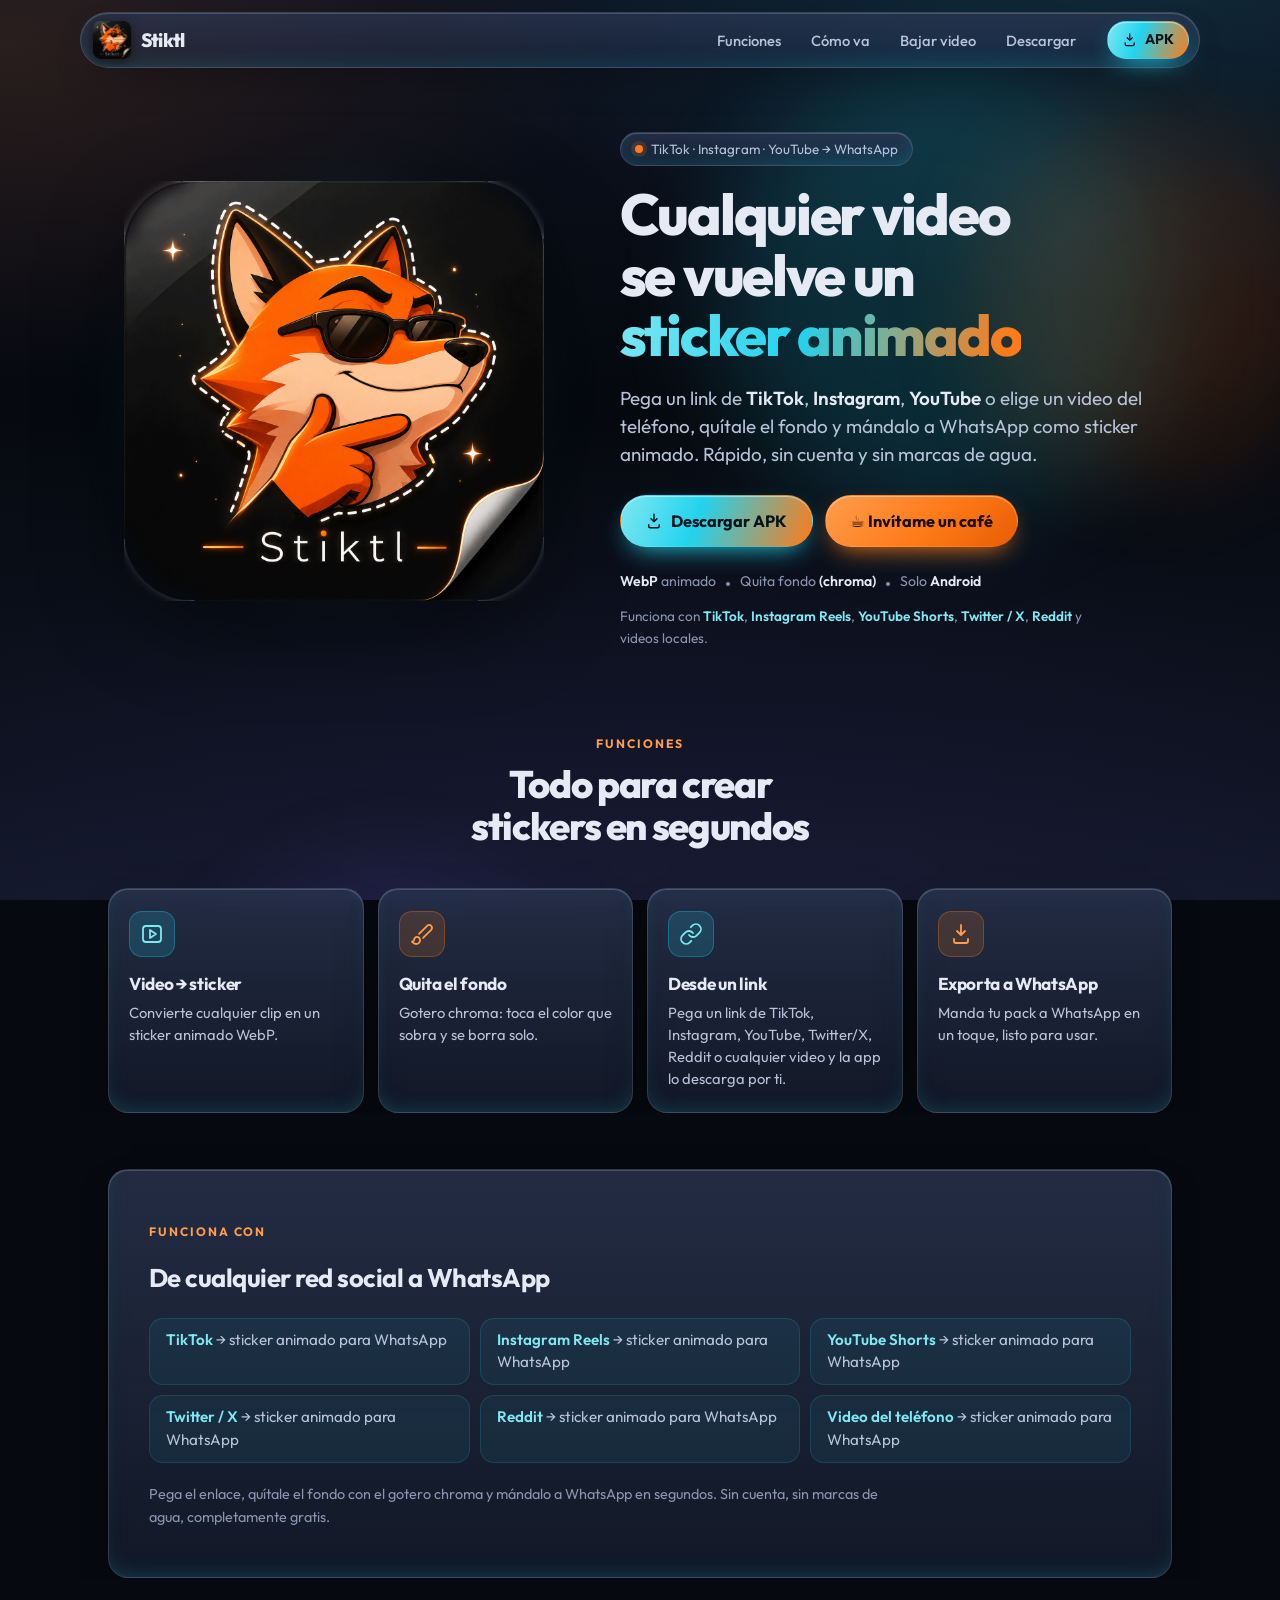
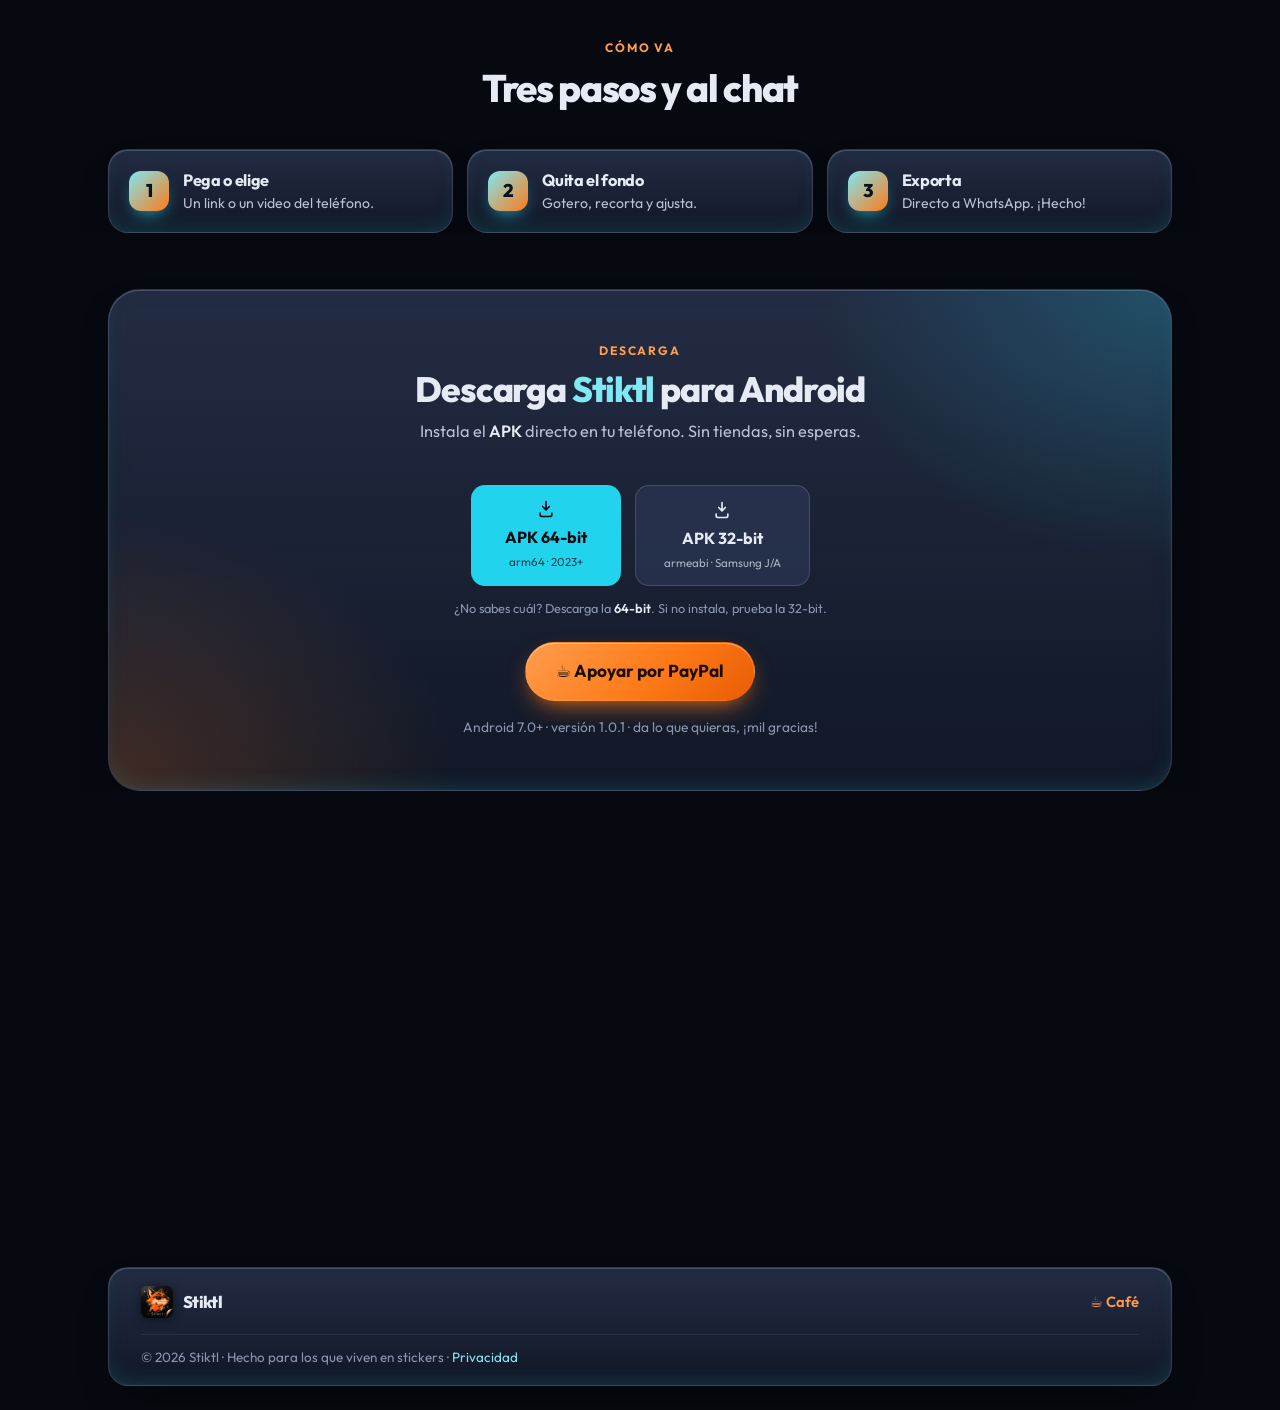
==== public/index.html @ 3eea8511 "Web: descargador de video por URL + selector APK 64/32-bit Descargador: - Sección #descargar-video c" ====
<!DOCTYPE html>
<html lang="es">
<head>
  <meta charset="UTF-8" />
  <meta name="viewport" content="width=device-width, initial-scale=1.0, viewport-fit=cover" />
  <title>Stiktl — Cualquier video → sticker animado</title>
  <meta name="description" content="Convierte videos de TikTok, Instagram o YouTube en stickers animados para WhatsApp. Quita el fondo, recorta y exporta al instante. APK gratis para Android." />
  <meta name="theme-color" content="#06090F" />
  <link rel="icon" type="image/png" href="stiktlicon.png" />
  <link rel="canonical" href="https://stiktl.web.app/" />
  <meta name="robots" content="index, follow" />
  <meta name="keywords" content="sticker animado WhatsApp, TikTok a sticker WhatsApp, Instagram a sticker WhatsApp, YouTube a sticker WhatsApp, convertir video sticker, quitar fondo video, app stickers Android, stiktl apk, stiker whatsapp, tiktok whatsapp sticker" />
  <meta name="author" content="Stiktl" />
  <link rel="alternate" hreflang="es" href="https://stiktl.web.app/" />
  <link rel="alternate" hreflang="x-default" href="https://stiktl.web.app/" />

  <!-- Open Graph / WhatsApp / redes sociales -->
  <meta property="og:type" content="website" />
  <meta property="og:url" content="https://stiktl.web.app/" />
  <meta property="og:title" content="Stiktl — Cualquier video → sticker animado" />
  <meta property="og:description" content="Convierte videos de TikTok, Instagram o YouTube en stickers animados para WhatsApp. Quita el fondo, recorta y exporta al instante. APK gratis para Android." />
  <meta property="og:image" content="https://stiktl.web.app/stiktlicon.png" />
  <meta property="og:locale" content="es_ES" />
  <meta name="twitter:card" content="summary" />
  <meta name="twitter:title" content="Stiktl — Cualquier video → sticker animado" />
  <meta name="twitter:description" content="Convierte cualquier video en un sticker animado para WhatsApp. Descarga el APK para Android." />
  <meta name="twitter:image" content="https://stiktl.web.app/stiktlicon.png" />

  <!-- Schema.org: app de software -->
  <script type="application/ld+json">
  {
    "@context": "https://schema.org",
    "@type": "SoftwareApplication",
    "name": "Stiktl",
    "applicationCategory": "MultimediaApplication",
    "operatingSystem": "Android 7.0+",
    "description": "Convierte videos de TikTok, Instagram, YouTube o cualquier video en stickers animados para WhatsApp. Quita el fondo, recorta y exporta en segundos.",
    "url": "https://stiktl.web.app/",
    "offers": { "@type": "Offer", "price": "0", "priceCurrency": "USD" },
    "author": { "@type": "Person", "name": "Arturo" }
  }
  </script>

  <!-- Tipografía: una sola familia para reducir descargas -->
  <link rel="preconnect" href="https://fonts.googleapis.com" />
  <link rel="preconnect" href="https://fonts.gstatic.com" crossorigin />
  <link href="https://fonts.googleapis.com/css2?family=Outfit:wght@400;500;600;700;800&display=swap" rel="stylesheet" />

  <link rel="stylesheet" href="styles.css" />
  <script>document.documentElement.classList.add("js-anim");</script>
</head>
<body>

  <!-- Fondo: blobs aurora cyan/naranja (generados en script.js) -->
  <div class="bg" aria-hidden="true">
    <div class="bg__blobs" id="blobs"></div>
  </div>

  <!-- ===================== HEADER ===================== -->
  <header class="header" id="top">
    <nav class="nav glass">
      <a class="brand" href="#top" aria-label="Stiktl inicio">
        <span class="brand__mark"><img src="stiktlicon.png" alt="Stiktl" width="36" height="36" /></span>
        <span class="brand__name">Stiktl</span>
      </a>
      <ul class="nav__links">
        <li><a href="#funciones">Funciones</a></li>
        <li><a href="#como">Cómo va</a></li>
        <li><a href="#descargar-video">Bajar video</a></li>
        <li><a href="#descargar">Descargar</a></li>
      </ul>
      <a class="btn btn--primary btn--sm" href="#descargar">
        <svg class="btn__icon" viewBox="0 0 24 24" aria-hidden="true"><path d="M12 3v10m0 0 4-4m-4 4-4-4M5 17v2a2 2 0 0 0 2 2h10a2 2 0 0 0 2-2v-2"/></svg>
        APK
      </a>
    </nav>
  </header>

  <main>
    <!-- ===================== HERO ===================== -->
    <section class="hero">
      <!-- Icono GIGANTE a la izquierda -->
      <div class="hero__icon reveal">
        <span class="hero__icon-glow" aria-hidden="true"></span>
        <img src="stiktlicon.png" alt="Icono de Stiktl" width="420" height="420" fetchpriority="high" />
      </div>

      <div class="hero__copy reveal" data-delay="80">
        <span class="pill glass">
          <span class="pill__dot"></span>
          TikTok · Instagram · YouTube → WhatsApp
        </span>
        <h1 class="hero__title">
          Cualquier video se vuelve un
          <span class="grad">sticker animado</span>
        </h1>
        <p class="hero__subtitle">
          Pega un link de <strong>TikTok</strong>, <strong>Instagram</strong>, <strong>YouTube</strong> o elige un video del teléfono,
          quítale el fondo y mándalo a WhatsApp como sticker animado.
          Rápido, sin cuenta y sin marcas de agua.
        </p>
        <div class="hero__actions">
          <a class="btn btn--primary btn--lg" href="#descargar">
            <svg class="btn__icon" viewBox="0 0 24 24" aria-hidden="true"><path d="M12 3v10m0 0 4-4m-4 4-4-4M5 17v2a2 2 0 0 0 2 2h10a2 2 0 0 0 2-2v-2"/></svg>
            Descargar APK
          </a>
          <a class="btn btn--coffee btn--lg" href="https://www.paypal.com/paypalme/arturiousms" target="_blank" rel="noopener">
            ☕ Invítame un café
          </a>
        </div>
        <ul class="hero__meta">
          <li><strong>WebP</strong> animado</li>
          <li><span class="dot-sep"></span></li>
          <li>Quita fondo <strong>(chroma)</strong></li>
          <li><span class="dot-sep"></span></li>
          <li>Solo <strong>Android</strong></li>
        </ul>
        <p class="hero__platforms">
          Funciona con <strong>TikTok</strong>, <strong>Instagram Reels</strong>, <strong>YouTube&nbsp;Shorts</strong>, <strong>Twitter&nbsp;/&nbsp;X</strong>, <strong>Reddit</strong> y videos locales.
        </p>
      </div>
    </section>

    <!-- ===================== FUNCIONES ===================== -->
    <section class="section" id="funciones">
      <header class="section__head reveal">
        <span class="eyebrow">Funciones</span>
        <h2 class="section__title">Todo para crear stickers en segundos</h2>
      </header>
      <div class="features">
        <article class="feature glass reveal">
          <div class="feature__icon feature__icon--cyan">
            <svg viewBox="0 0 24 24"><path d="m10 8 6 4-6 4V8Z"/><rect x="3" y="4" width="18" height="16" rx="3"/></svg>
          </div>
          <h3>Video → sticker</h3>
          <p>Convierte cualquier clip en un sticker animado WebP.</p>
        </article>
        <article class="feature glass reveal">
          <div class="feature__icon feature__icon--orange">
            <svg viewBox="0 0 24 24"><path d="m9.06 11.9 8.07-8.06a2.85 2.85 0 1 1 4.03 4.03l-8.06 8.08"/><path d="M7.07 14.94a3 3 0 0 0-3 3.02c0 1.33-2.5 1.52-2 2.02 1.08 1.1 2.49 2.02 4 2.02a4 4 0 0 0 4-4.04 3.01 3.01 0 0 0-3-3.02z"/></svg>
          </div>
          <h3>Quita el fondo</h3>
          <p>Gotero chroma: toca el color que sobra y se borra solo.</p>
        </article>
        <article class="feature glass reveal">
          <div class="feature__icon feature__icon--cyan">
            <svg viewBox="0 0 24 24"><path d="M10 13a5 5 0 0 0 7.54.54l3-3a5 5 0 0 0-7.07-7.07l-1.72 1.71"/><path d="M14 11a5 5 0 0 0-7.54-.54l-3 3a5 5 0 0 0 7.07 7.07l1.71-1.71"/></svg>
          </div>
          <h3>Desde un link</h3>
          <p>Pega un link de TikTok, Instagram, YouTube, Twitter/X, Reddit o cualquier video y la app lo descarga por ti.</p>
        </article>
        <article class="feature glass reveal">
          <div class="feature__icon feature__icon--orange">
            <svg viewBox="0 0 24 24"><path d="M12 3v10m0 0 4-4m-4 4-4-4M5 17v2a2 2 0 0 0 2 2h10a2 2 0 0 0 2-2v-2"/></svg>
          </div>
          <h3>Exporta a WhatsApp</h3>
          <p>Manda tu pack a WhatsApp en un toque, listo para usar.</p>
        </article>
      </div>
    </section>

    <!-- ===================== PLATAFORMAS ===================== -->
    <section class="section section--tight" id="plataformas">
      <div class="platforms glass reveal">
        <span class="eyebrow">Funciona con</span>
        <h2 class="platforms__title">De cualquier red social a WhatsApp</h2>
        <ul class="platforms__list">
          <li><strong>TikTok</strong> → sticker animado para WhatsApp</li>
          <li><strong>Instagram Reels</strong> → sticker animado para WhatsApp</li>
          <li><strong>YouTube Shorts</strong> → sticker animado para WhatsApp</li>
          <li><strong>Twitter / X</strong> → sticker animado para WhatsApp</li>
          <li><strong>Reddit</strong> → sticker animado para WhatsApp</li>
          <li><strong>Video del teléfono</strong> → sticker animado para WhatsApp</li>
        </ul>
        <p class="platforms__note">Pega el enlace, quítale el fondo con el gotero chroma y mándalo a WhatsApp en segundos. Sin cuenta, sin marcas de agua, completamente gratis.</p>
      </div>
    </section>

    <!-- ===================== CÓMO VA (3 pasos compactos) ===================== -->
    <section class="section section--tight" id="como">
      <header class="section__head reveal">
        <span class="eyebrow">Cómo va</span>
        <h2 class="section__title">Tres pasos y al chat</h2>
      </header>
      <ol class="steps">
        <li class="step glass reveal"><span class="step__num">1</span><div><h3>Pega o elige</h3><p>Un link o un video del teléfono.</p></div></li>
        <li class="step glass reveal"><span class="step__num">2</span><div><h3>Quita el fondo</h3><p>Gotero, recorta y ajusta.</p></div></li>
        <li class="step glass reveal"><span class="step__num">3</span><div><h3>Exporta</h3><p>Directo a WhatsApp. ¡Hecho!</p></div></li>
      </ol>
    </section>

    <!-- ===================== DESCARGA + APOYO ===================== -->
    <section class="section section--tight" id="descargar">
      <div class="download glass reveal">
        <div class="download__glow" aria-hidden="true"></div>
        <span class="eyebrow">Descarga</span>
        <h2 class="download__title">Descarga <span>Stiktl</span> para Android</h2>
        <p class="download__text">Instala el <strong>APK</strong> directo en tu teléfono. Sin tiendas, sin esperas.</p>

        <!-- Selector de arquitectura -->
        <div class="apk-picker">
          <a class="apk-btn apk-btn--primary" href="/download-64">
            <svg class="btn__icon" viewBox="0 0 24 24" aria-hidden="true"><path d="M12 3v10m0 0 4-4m-4 4-4-4M5 17v2a2 2 0 0 0 2 2h10a2 2 0 0 0 2-2v-2"/></svg>
            <span class="apk-btn__label">APK 64-bit</span>
            <span class="apk-btn__sub">arm64 · 2023+</span>
          </a>
          <a class="apk-btn apk-btn--secondary" href="/download-32">
            <svg class="btn__icon" viewBox="0 0 24 24" aria-hidden="true"><path d="M12 3v10m0 0 4-4m-4 4-4-4M5 17v2a2 2 0 0 0 2 2h10a2 2 0 0 0 2-2v-2"/></svg>
            <span class="apk-btn__label">APK 32-bit</span>
            <span class="apk-btn__sub">armeabi · Samsung J/A</span>
          </a>
        </div>
        <p class="apk-hint">¿No sabes cuál? Descarga la <strong>64-bit</strong>. Si no instala, prueba la 32-bit.</p>

        <div class="download__actions" style="margin-top:1.5rem;">
          <a class="btn btn--coffee btn--xl" href="https://www.paypal.com/paypalme/arturiousms" target="_blank" rel="noopener">
            ☕ Apoyar por PayPal
          </a>
        </div>
        <p class="download__note">Android 7.0+ · versión 1.0.1 · da lo que quieras, ¡mil gracias!</p>
      </div>
    </section>
  </main>

  <!-- ===================== DESCARGADOR WEB ===================== -->
  <section class="section section--tight" id="descargar-video">
    <div class="downloader glass reveal">
      <span class="eyebrow">Descargador</span>
      <h2 class="downloader__title">Descarga el video y crea tu sticker</h2>
      <p class="downloader__sub">Pega el link de TikTok, Instagram, YouTube u otra red social y descarga el video directo.</p>

      <div class="dl-box">
        <div class="dl-input-row">
          <input id="dlUrl" type="url" placeholder="https://www.tiktok.com/…  ·  Instagram  ·  YouTube…"
            autocomplete="off" autocorrect="off" spellcheck="false" />
          <button id="dlBtn" onclick="stiktlDownload()">
            <svg viewBox="0 0 24 24"><path d="M12 3v10m0 0 4-4m-4 4-4-4M5 17v2a2 2 0 0 0 2 2h10a2 2 0 0 0 2-2v-2"/></svg>
            Descargar
          </button>
        </div>
        <div id="dlStatus" class="dl-status" aria-live="polite"></div>
        <div id="dlResult" class="dl-result" style="display:none">
          <img id="dlThumb" src="" alt="" />
          <div class="dl-result__info">
            <p id="dlTitle" class="dl-result__title"></p>
            <a id="dlLink" href="#" download class="btn btn--primary btn--sm" target="_blank" rel="noopener">
              <svg viewBox="0 0 24 24"><path d="M12 3v10m0 0 4-4m-4 4-4-4M5 17v2a2 2 0 0 0 2 2h10a2 2 0 0 0 2-2v-2"/></svg>
              Guardar video
            </a>
          </div>
        </div>
      </div>

      <p class="downloader__note">Sin cuenta · Sin marcas de agua · Solo para uso personal</p>
    </div>
  </section>

  <!-- ===================== FOOTER ===================== -->
  <footer class="footer">
    <div class="footer__inner glass">
      <div class="footer__brand">
        <span class="brand__mark brand__mark--sm"><img src="stiktlicon.png" alt="Stiktl" width="30" height="30" /></span>
        <span class="brand__name">Stiktl</span>
      </div>
      <a class="footer__coffee" href="https://www.paypal.com/paypalme/arturiousms" target="_blank" rel="noopener">☕ Café</a>
      <p class="footer__copy">© <span id="year">2026</span> Stiktl · Hecho para los que viven en stickers · <a href="/privacy" style="color:var(--cyan-soft);">Privacidad</a></p>
    </div>
  </footer>

  <script src="script.js"></script>
</body>
</html>
---- public/styles.css ----
/* =================================================================
   STIKTL — Landing compacta · tema Liquid Glass CYAN + NARANJA
   -----------------------------------------------------------------
   Optimizada: una sola fuente, blur moderado, sin mask-composite,
   content-visibility en secciones, animaciones solo con transform.
   ================================================================= */
:root {
  /* Acentos: cyan (UI de la app) + naranja (marca / zorro) */
  --cyan:        #22D3EE;
  --cyan-soft:   #7FE8F2;
  --cyan-deep:   #0EA5E9;
  --orange:      #FF7A18;
  --orange-soft: #FF9D4D;
  --orange-deep: #E85D04;
  --lila:        #8B5CF6;

  --accent: var(--cyan);

  /* Fondo oscuro (DarkBase de la app) */
  --bg:    #06090F;
  --bg-2:  #0D1220;
  --bg-3:  #111728;

  /* Texto sobre cristal oscuro */
  --text:       #E6EAF5;
  --text-dim:   #B8C2D8;
  --text-faint: #8A95B0;

  /* Cristal esmerilado oscuro (slate translúcido) */
  --glass-bg:      rgba(42, 53, 80, 0.55);
  --glass-bg-2:    rgba(42, 53, 80, 0.80);
  --glass-bg-soft: rgba(42, 53, 80, 0.34);
  --glass-border:  rgba(204, 208, 224, 0.18);
  --glass-blur:    14px;

  --shadow: 0 18px 44px -22px rgba(0, 0, 0, 0.85);
  --radius:    20px;
  --radius-sm: 14px;
  --maxw:      1120px;
  --ease:      cubic-bezier(.22, 1, .36, 1);
  --cyan-tint:   rgba(34, 211, 238, 0.16);
  --orange-tint: rgba(255, 122, 24, 0.16);
}

*, *::before, *::after { box-sizing: border-box; }
* { margin: 0; }
html { scroll-behavior: smooth; }
body {
  font-family: "Outfit", system-ui, -apple-system, sans-serif;
  background: var(--bg);
  color: var(--text);
  line-height: 1.5;
  -webkit-font-smoothing: antialiased;
  overflow-x: hidden;
  min-height: 100vh;
}
a { color: inherit; text-decoration: none; }
ul, ol { list-style: none; padding: 0; }
svg { display: block; }
img { max-width: 100%; height: auto; }
strong { color: var(--text); font-weight: 600; }

/* ===================== FONDO ===================== */
.bg {
  position: fixed;
  inset: 0;
  z-index: -1;
  overflow: hidden;
  background:
    radial-gradient(100% 80% at 85% -10%, rgba(34, 211, 238, 0.14), transparent 55%),
    radial-gradient(90% 70% at 0% 5%, rgba(255, 122, 24, 0.12), transparent 52%),
    radial-gradient(120% 120% at 50% 120%, rgba(139, 92, 246, 0.08), transparent 60%),
    linear-gradient(180deg, var(--bg-2), var(--bg) 45%, var(--bg-3));
}
.bg__blobs { position: absolute; inset: 0; }
.blob {
  position: absolute;
  border-radius: 50%;
  filter: blur(50px);
  opacity: 0.34;
  animation: float-blob var(--dur, 24s) var(--ease) infinite alternate;
  will-change: transform;
}
@keyframes float-blob {
  0%   { transform: translate(0, 0) scale(1); }
  100% { transform: translate(var(--dx, 40px), var(--dy, -50px)) scale(var(--sc, 1.2)); }
}

/* ===================== GLASS ===================== */
/* Cristal sin mask-composite: fill translúcido + inset highlight +
   glow cyan en una sola box-shadow. Mucho más barato de pintar. */
.glass {
  background: linear-gradient(180deg, var(--glass-bg-2), var(--glass-bg) 55%, var(--glass-bg-soft));
  backdrop-filter: blur(var(--glass-blur)) saturate(130%);
  -webkit-backdrop-filter: blur(var(--glass-blur)) saturate(130%);
  border: 1px solid var(--glass-border);
  box-shadow: var(--shadow),
              inset 0 1px 0 rgba(204, 208, 224, 0.22),
              inset 0 -10px 26px -16px rgba(34, 211, 238, 0.35);
}

/* ===================== BOTONES ===================== */
.btn {
  --pad-y: 0.7em; --pad-x: 1.25em;
  display: inline-flex; align-items: center; gap: 0.5em;
  padding: var(--pad-y) var(--pad-x);
  border-radius: 999px;
  font-family: inherit; font-weight: 700; font-size: 0.95rem;
  cursor: pointer; border: 1px solid transparent; white-space: nowrap;
  transition: transform .2s var(--ease), box-shadow .25s var(--ease), background .2s, border-color .2s;
}
.btn__icon { width: 1.1em; height: 1.1em; fill: none; stroke: currentColor; stroke-width: 2; stroke-linecap: round; stroke-linejoin: round; }
.btn--sm { font-size: 0.88rem; --pad-y: 0.5em; --pad-x: 1em; }
.btn--lg { font-size: 1.02rem; --pad-y: 0.8em; --pad-x: 1.5em; }
.btn--xl { font-size: 1.08rem; --pad-y: 0.9em; --pad-x: 1.7em; }

/* Primario = cyan → naranja (la mezcla de marca) */
.btn--primary {
  background: linear-gradient(110deg, var(--cyan-soft), var(--cyan) 40%, var(--orange) 100%);
  color: #04141a;
  box-shadow: 0 10px 26px -10px var(--cyan), inset 0 1px 0 rgba(255,255,255,.45);
}
.btn--primary:hover { transform: translateY(-2px); box-shadow: 0 16px 34px -12px var(--cyan), 0 0 0 4px var(--cyan-tint); }
.btn--primary:active { transform: translateY(0); }

/* Café / apoyo = naranja */
.btn--coffee {
  background: linear-gradient(135deg, var(--orange-soft), var(--orange) 55%, var(--orange-deep));
  color: #1a0d04;
  box-shadow: 0 10px 26px -10px var(--orange), inset 0 1px 0 rgba(255,255,255,.4);
}
.btn--coffee:hover { transform: translateY(-2px); box-shadow: 0 16px 34px -12px var(--orange), 0 0 0 4px var(--orange-tint); }

/* ===================== HEADER / NAV ===================== */
.header { position: sticky; top: 0; z-index: 50; padding: 12px clamp(14px, 4vw, 28px) 0; }
.nav {
  max-width: var(--maxw); margin: 0 auto;
  display: flex; align-items: center; gap: 14px;
  padding: 8px 10px 8px 12px; border-radius: 999px;
}
.brand { display: inline-flex; align-items: center; gap: 10px; }
.brand__mark {
  width: 38px; height: 38px;
  display: grid; place-items: center;
}
.brand__mark img {
  width: 100%; height: 100%; object-fit: contain;
  filter: drop-shadow(0 2px 5px rgba(0,0,0,.5));
}
.brand__mark--sm { width: 32px; height: 32px; }
.brand__name { font-weight: 800; font-size: 1.2rem; letter-spacing: -0.04em; }
.nav__links { display: flex; gap: 4px; margin-left: auto; }
.nav__links a { padding: 7px 13px; border-radius: 999px; font-size: 0.92rem; font-weight: 500; color: var(--text-dim); transition: color .2s, background .2s; }
.nav__links a:hover { color: var(--text); background: var(--glass-bg-soft); }
.nav .btn--primary { margin-left: 4px; }

/* ===================== LAYOUT ===================== */
.section {
  max-width: var(--maxw); margin: 0 auto;
  padding: clamp(44px, 7vw, 80px) clamp(16px, 4vw, 28px) 0;
  content-visibility: auto;
  contain-intrinsic-size: auto 480px;
}
.section--tight { padding-top: clamp(32px, 5vw, 56px); }
.section__head { max-width: 600px; margin: 0 auto clamp(26px, 4vw, 40px); text-align: center; }
.eyebrow {
  display: inline-block; font-weight: 700; font-size: 0.76rem;
  letter-spacing: 0.16em; text-transform: uppercase;
  color: var(--orange-soft); margin-bottom: 10px;
}
.section__title { font-size: clamp(1.6rem, 3.6vw, 2.4rem); font-weight: 800; letter-spacing: -0.035em; line-height: 1.1; text-wrap: balance; }

/* ===================== HERO ===================== */
.hero {
  max-width: var(--maxw); margin: 0 auto;
  padding: clamp(28px, 5vw, 64px) clamp(16px, 4vw, 28px) 0;
  display: grid; grid-template-columns: 0.9fr 1.1fr;
  gap: clamp(24px, 5vw, 60px); align-items: center;
}
/* Icono GIGANTE */
.hero__icon { position: relative; display: grid; place-items: center; }
.hero__icon img {
  position: relative; z-index: 1;
  width: min(420px, 70vw); aspect-ratio: 1;
  /* El PNG trae su borde ya suavizado (alfa feathered). Solo una
     sombra suave que sigue la silueta real — sin contorno duro. */
  filter: drop-shadow(0 26px 40px rgba(0, 0, 0, 0.5));
  animation: icon-float 7s var(--ease) infinite alternate;
  will-change: transform;
}
.hero__icon-glow {
  position: absolute; z-index: 0; width: 78%; aspect-ratio: 1; border-radius: 50%;
  background: radial-gradient(circle, rgba(255,122,24,.45), rgba(34,211,238,.32) 55%, transparent 72%);
  filter: blur(46px);
}
@keyframes icon-float {
  0%   { transform: translateY(0) rotate(-1.5deg); }
  100% { transform: translateY(-16px) rotate(1.5deg); }
}

.pill {
  display: inline-flex; align-items: center; gap: 8px;
  padding: 6px 14px; border-radius: 999px; font-size: 0.84rem;
  color: var(--text-dim); margin-bottom: 18px;
}
.pill__dot { width: 8px; height: 8px; border-radius: 50%; background: var(--orange); box-shadow: 0 0 0 4px var(--orange-tint); animation: pulse 2s ease-in-out infinite; }
@keyframes pulse { 50% { box-shadow: 0 0 0 7px transparent; } }

.hero__title { font-size: clamp(2.1rem, 5vw, 3.6rem); font-weight: 800; line-height: 1.05; letter-spacing: -0.04em; text-wrap: balance; }
.grad {
  background: linear-gradient(105deg, var(--cyan-soft), var(--cyan) 45%, var(--orange) 95%);
  -webkit-background-clip: text; background-clip: text;
  -webkit-text-fill-color: transparent; color: transparent;
}
.hero__subtitle { margin-top: 18px; font-size: clamp(1rem, 1.7vw, 1.18rem); color: var(--text-dim); max-width: 30em; text-wrap: pretty; }
.hero__actions { display: flex; flex-wrap: wrap; gap: 12px; margin-top: 26px; }
.hero__meta { display: flex; flex-wrap: wrap; align-items: center; gap: 10px; margin-top: 24px; font-size: 0.88rem; color: var(--text-faint); }
.dot-sep { width: 4px; height: 4px; border-radius: 50%; background: var(--text-faint); display: inline-block; }
.hero__platforms { margin-top: 14px; font-size: 0.85rem; color: var(--text-faint); max-width: 34em; line-height: 1.6; }
.hero__platforms strong { color: var(--cyan-soft); }

/* Sección plataformas */
.platforms { padding: clamp(28px,5vw,48px) clamp(22px,4vw,40px); border-radius: var(--radius); }
.platforms__title { font-size: clamp(1.2rem,2.5vw,1.6rem); font-weight: 700; margin-top: 8px; margin-bottom: 20px; letter-spacing: -0.02em; }
.platforms__list { display: grid; grid-template-columns: repeat(auto-fill, minmax(260px,1fr)); gap: 10px; }
.platforms__list li { font-size: 0.95rem; color: var(--text-dim); padding: 10px 16px; background: rgba(34,211,238,.07); border: 1px solid rgba(34,211,238,.15); border-radius: var(--radius-sm); }
.platforms__list li strong { color: var(--cyan-soft); }
.platforms__note { margin-top: 20px; font-size: 0.9rem; color: var(--text-faint); max-width: 52em; line-height: 1.6; }

/* ===================== FUNCIONES ===================== */
.features { display: grid; grid-template-columns: repeat(4, 1fr); gap: 14px; }
.feature {
  padding: 22px 20px; border-radius: var(--radius);
  transition: transform .25s var(--ease), border-color .25s;
}
.feature:hover { transform: translateY(-5px); border-color: rgba(34,211,238,.4); }
.feature__icon { width: 46px; height: 46px; border-radius: 13px; display: grid; place-items: center; margin-bottom: 14px; }
.feature__icon--cyan   { background: var(--cyan-tint);   border: 1px solid rgba(34,211,238,.3); }
.feature__icon--orange { background: var(--orange-tint); border: 1px solid rgba(255,122,24,.3); }
.feature__icon svg { width: 24px; height: 24px; fill: none; stroke-width: 1.8; stroke-linecap: round; stroke-linejoin: round; }
.feature__icon--cyan svg   { stroke: var(--cyan-soft); }
.feature__icon--orange svg { stroke: var(--orange-soft); }
.feature h3 { font-size: 1.08rem; font-weight: 700; letter-spacing: -0.02em; margin-bottom: 5px; }
.feature p { color: var(--text-dim); font-size: 0.92rem; text-wrap: pretty; }

/* ===================== PASOS ===================== */
.steps { display: grid; grid-template-columns: repeat(3, 1fr); gap: 14px; }
.step {
  display: flex; align-items: center; gap: 14px;
  padding: 18px 20px; border-radius: var(--radius);
  transition: transform .25s var(--ease), border-color .25s;
}
.step:hover { transform: translateY(-4px); border-color: rgba(255,122,24,.4); }
.step__num {
  flex: none; display: grid; place-items: center;
  width: 40px; height: 40px; border-radius: 12px;
  font-weight: 800; font-size: 1.15rem; color: #04141a;
  background: linear-gradient(135deg, var(--cyan-soft), var(--orange));
  box-shadow: 0 8px 18px -8px var(--cyan);
}
.step h3 { font-size: 1.02rem; font-weight: 700; letter-spacing: -0.02em; }
.step p { color: var(--text-dim); font-size: 0.88rem; }

/* ===================== DESCARGA ===================== */
.download {
  position: relative; overflow: hidden;
  border-radius: clamp(22px, 4vw, 32px);
  padding: clamp(30px, 5vw, 52px); text-align: center;
  display: flex; flex-direction: column; align-items: center;
}
.download__glow {
  position: absolute; inset: 0; pointer-events: none;
  background:
    radial-gradient(60% 100% at 100% 0%, rgba(34,211,238,.22), transparent 55%),
    radial-gradient(60% 100% at 0% 100%, rgba(255,122,24,.20), transparent 55%);
}
.download > *:not(.download__glow) { position: relative; }
.download__title { font-size: clamp(1.5rem, 3.4vw, 2.2rem); font-weight: 800; letter-spacing: -0.03em; line-height: 1.1; margin-bottom: 10px; }
.download__title span { color: var(--cyan-soft); }
.download__text { color: var(--text-dim); font-size: 1.02rem; max-width: 32em; margin-bottom: 22px; text-wrap: pretty; }
.download__actions { display: flex; flex-wrap: wrap; gap: 12px; justify-content: center; }
.download__note { margin-top: 16px; font-size: 0.86rem; color: var(--text-faint); }

/* ===================== FOOTER ===================== */
.footer { padding: clamp(36px, 6vw, 64px) clamp(16px, 4vw, 28px) 24px; max-width: var(--maxw); margin: 0 auto; }
.footer__inner { border-radius: var(--radius); padding: 18px clamp(20px, 4vw, 32px); display: flex; flex-wrap: wrap; align-items: center; gap: 16px; }
.footer__brand { display: flex; align-items: center; gap: 10px; }
.footer__brand .brand__name { font-size: 1.05rem; }
.footer__coffee { margin-left: auto; color: var(--orange-soft); font-weight: 600; font-size: 0.92rem; transition: color .2s; }
.footer__coffee:hover { color: var(--orange); }
.footer__copy { color: var(--text-faint); font-size: 0.84rem; width: 100%; padding-top: 12px; border-top: 1px solid rgba(255,255,255,.07); }

/* ===================== ANIMACIÓN DE ENTRADA ===================== */
.reveal { opacity: 1; transform: none; }
@media (prefers-reduced-motion: no-preference) {
  .js-anim .reveal { transition: transform .7s var(--ease); transition-delay: var(--reveal-delay, 0ms); }
  @starting-style { .js-anim .reveal { transform: translateY(22px); } }
}
@media (prefers-reduced-motion: reduce) {
  .blob, .hero__icon img, .pill__dot { animation: none !important; }
  html { scroll-behavior: auto; }
}

/* ===================== DESCARGADOR WEB ===================== */
.downloader { text-align: center; padding: clamp(28px, 5vw, 48px); position: relative; }
.downloader__title { font-size: clamp(1.5rem, 4vw, 2rem); font-weight: 800; margin: .4rem 0 .6rem; }
.downloader__sub { font-size: .95rem; color: var(--text-dim); margin-bottom: 1.6rem; }
.downloader__note { font-size: .75rem; color: var(--text-faint); margin-top: 1.2rem; }

.dl-box { max-width: 680px; margin: 0 auto; }
.dl-input-row { display: flex; gap: 10px; }
.dl-input-row input {
  flex: 1; padding: 13px 16px; border-radius: 14px; border: 1px solid var(--glass-border);
  background: var(--glass-bg); color: var(--text); font-family: "Outfit", sans-serif;
  font-size: .95rem; outline: none; transition: border-color .2s;
}
.dl-input-row input:focus { border-color: var(--cyan); }
.dl-input-row input::placeholder { color: var(--text-faint); }
.dl-input-row button {
  display: flex; align-items: center; gap: 6px; padding: 13px 22px; border-radius: 14px;
  background: var(--cyan); color: #06090F; border: none; cursor: pointer;
  font-family: "Outfit", sans-serif; font-size: .95rem; font-weight: 700;
  transition: transform .18s, opacity .18s;
}
.dl-input-row button:hover { transform: translateY(-2px); }
.dl-input-row button:disabled { opacity: .5; cursor: not-allowed; transform: none; }
.dl-input-row button svg { width: 18px; height: 18px; stroke: currentColor; fill: none; stroke-width: 2.2; stroke-linecap: round; stroke-linejoin: round; }

.dl-status { margin-top: .8rem; font-size: .85rem; min-height: 1.2em; }
.dl-status--ok { color: #4ade80; }
.dl-status--error { color: #f87171; }
.dl-status--warn { color: var(--orange-soft); }
.dl-status--info { color: var(--cyan-soft); }

.dl-result {
  display: flex; align-items: center; gap: 16px; margin-top: 1rem;
  padding: 14px 16px; border-radius: 14px;
  background: var(--glass-bg); border: 1px solid var(--glass-border); text-align: left;
}
#dlThumb { width: 80px; height: 60px; object-fit: cover; border-radius: 8px; flex-shrink: 0; }
.dl-result__info { flex: 1; min-width: 0; }
.dl-result__title { font-size: .85rem; color: var(--text-dim); margin-bottom: .6rem; white-space: nowrap; overflow: hidden; text-overflow: ellipsis; }

/* ===================== APK PICKER ===================== */
.apk-picker {
  display: flex;
  gap: 14px;
  flex-wrap: wrap;
  justify-content: center;
  margin: 1.2rem 0 .6rem;
}
.apk-btn {
  display: flex;
  flex-direction: column;
  align-items: center;
  gap: 4px;
  padding: 14px 28px;
  border-radius: var(--radius-sm);
  font-family: "Outfit", system-ui, sans-serif;
  text-decoration: none;
  transition: transform .18s var(--ease), box-shadow .18s var(--ease);
  min-width: 150px;
}
.apk-btn svg { width: 20px; height: 20px; stroke: currentColor; fill: none; stroke-width: 2; stroke-linecap: round; stroke-linejoin: round; margin-bottom: 2px; }
.apk-btn__label { font-size: 1rem; font-weight: 700; }
.apk-btn__sub { font-size: .72rem; opacity: .7; }
.apk-btn--primary { background: var(--cyan); color: #06090F; }
.apk-btn--secondary { background: var(--glass-bg-2); color: var(--text); border: 1px solid var(--glass-border); }
.apk-btn:hover { transform: translateY(-3px); box-shadow: 0 8px 24px rgba(0,0,0,.35); }
.apk-hint { font-size: .8rem; color: var(--text-faint); margin-top: .2rem; }

/* ===================== RESPONSIVE ===================== */
@media (max-width: 900px) {
  .hero { grid-template-columns: 1fr; text-align: center; padding-top: clamp(20px, 5vw, 40px); }
  .hero__copy { display: flex; flex-direction: column; align-items: center; }
  .hero__actions, .hero__meta { justify-content: center; }
  .hero__icon img { width: min(300px, 60vw); }
  .features { grid-template-columns: repeat(2, 1fr); }
}
@media (max-width: 640px) {
  .nav__links { display: none; }
  .steps { grid-template-columns: 1fr; }
  .footer__inner { gap: 12px; }
  .footer__coffee { margin-left: 0; }
}
@media (max-width: 460px) {
  .features { grid-template-columns: 1fr; }
  .hero__title { font-size: clamp(1.9rem, 8vw, 2.4rem); }
  .hero__actions .btn { width: 100%; justify-content: center; }
  .download__actions .btn { width: 100%; justify-content: center; }
}
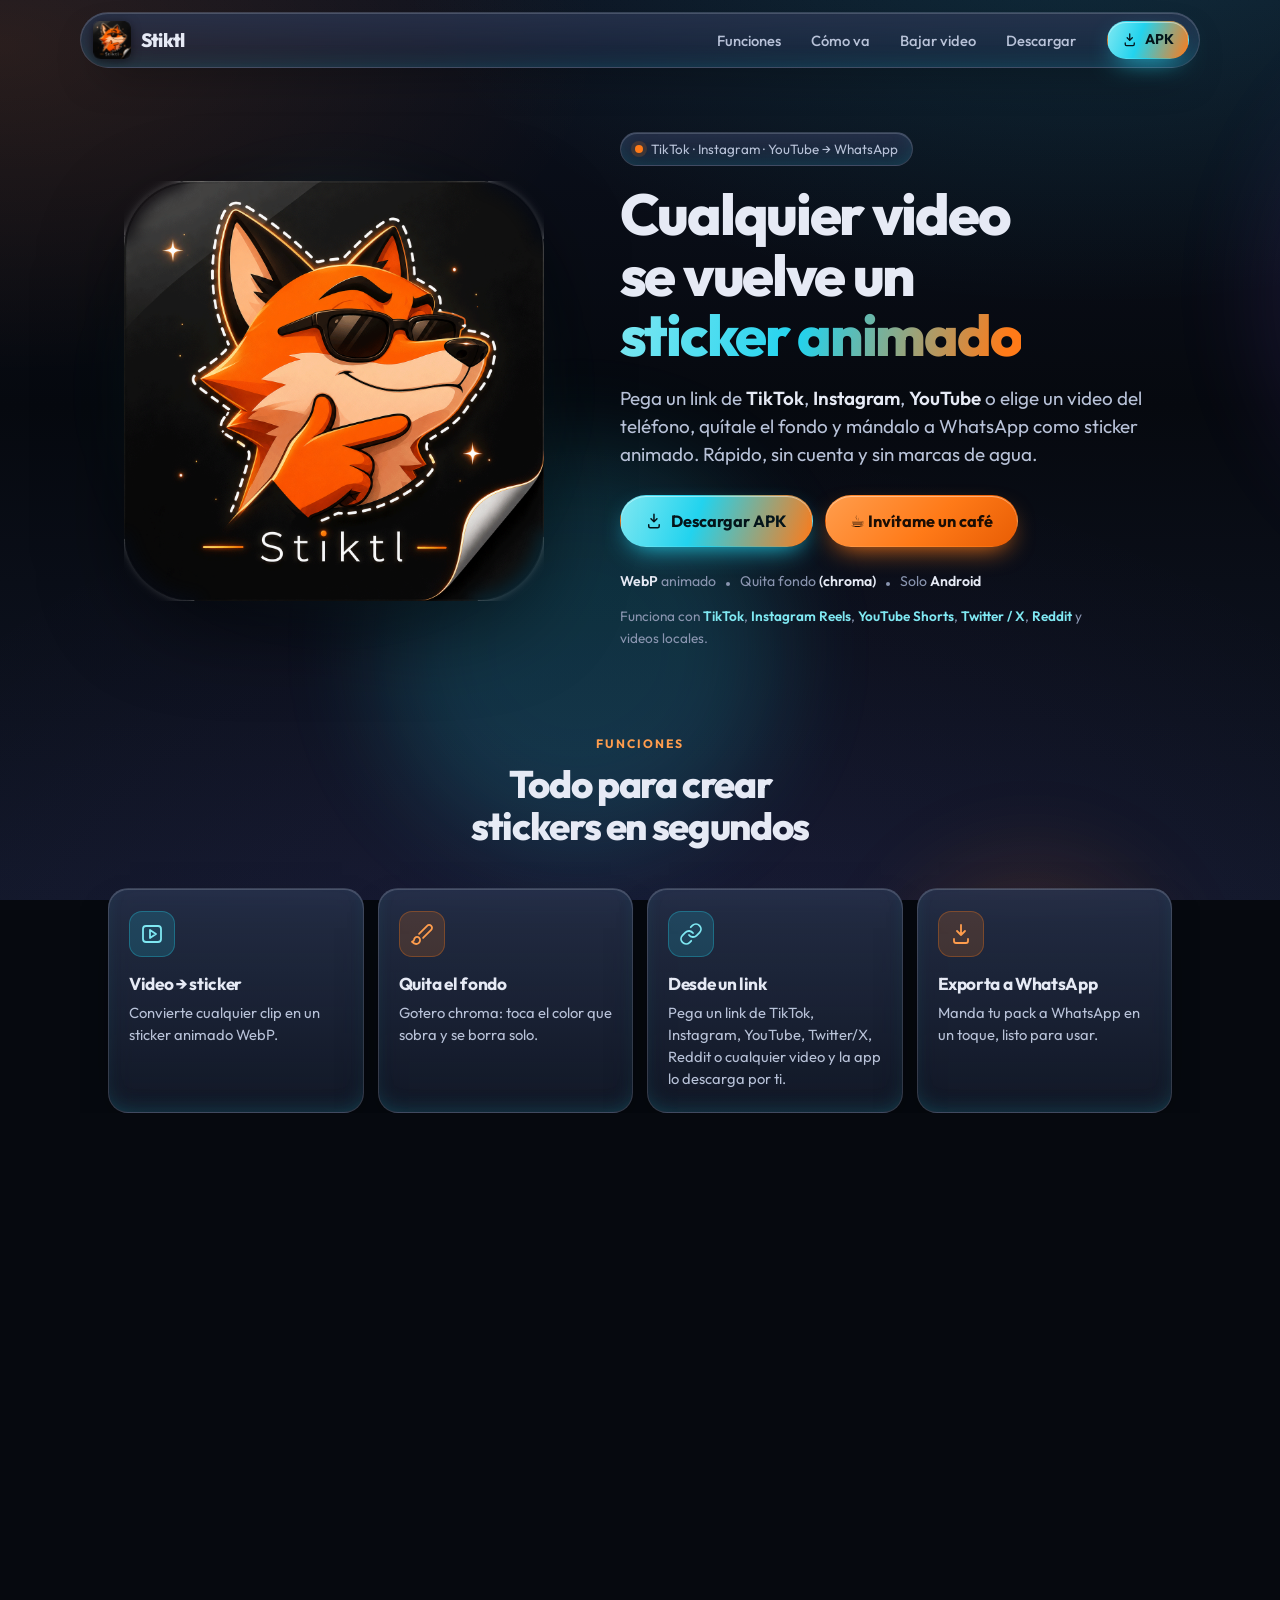
==== commit 8ae771f7: "web: simplify APK download to single button (32-bit not supported in .NET 9)" ====
--- a/public/index.html
+++ b/public/index.html
@@ -197,20 +197,12 @@
         <h2 class="download__title">Descarga <span>Stiktl</span> para Android</h2>
         <p class="download__text">Instala el <strong>APK</strong> directo en tu teléfono. Sin tiendas, sin esperas.</p>
 
-        <!-- Selector de arquitectura -->
-        <div class="apk-picker">
-          <a class="apk-btn apk-btn--primary" href="/download-64">
+        <div class="download__actions">
+          <a class="btn btn--primary btn--xl" href="/download">
             <svg class="btn__icon" viewBox="0 0 24 24" aria-hidden="true"><path d="M12 3v10m0 0 4-4m-4 4-4-4M5 17v2a2 2 0 0 0 2 2h10a2 2 0 0 0 2-2v-2"/></svg>
-            <span class="apk-btn__label">APK 64-bit</span>
-            <span class="apk-btn__sub">arm64 · 2023+</span>
-          </a>
-          <a class="apk-btn apk-btn--secondary" href="/download-32">
-            <svg class="btn__icon" viewBox="0 0 24 24" aria-hidden="true"><path d="M12 3v10m0 0 4-4m-4 4-4-4M5 17v2a2 2 0 0 0 2 2h10a2 2 0 0 0 2-2v-2"/></svg>
-            <span class="apk-btn__label">APK 32-bit</span>
-            <span class="apk-btn__sub">armeabi · Samsung J/A</span>
-          </a>
-        </div>
-        <p class="apk-hint">¿No sabes cuál? Descarga la <strong>64-bit</strong>. Si no instala, prueba la 32-bit.</p>
+            Descargar APK
+          </a>
+        </div>
 
         <div class="download__actions" style="margin-top:1.5rem;">
           <a class="btn btn--coffee btn--xl" href="https://www.paypal.com/paypalme/arturiousms" target="_blank" rel="noopener">
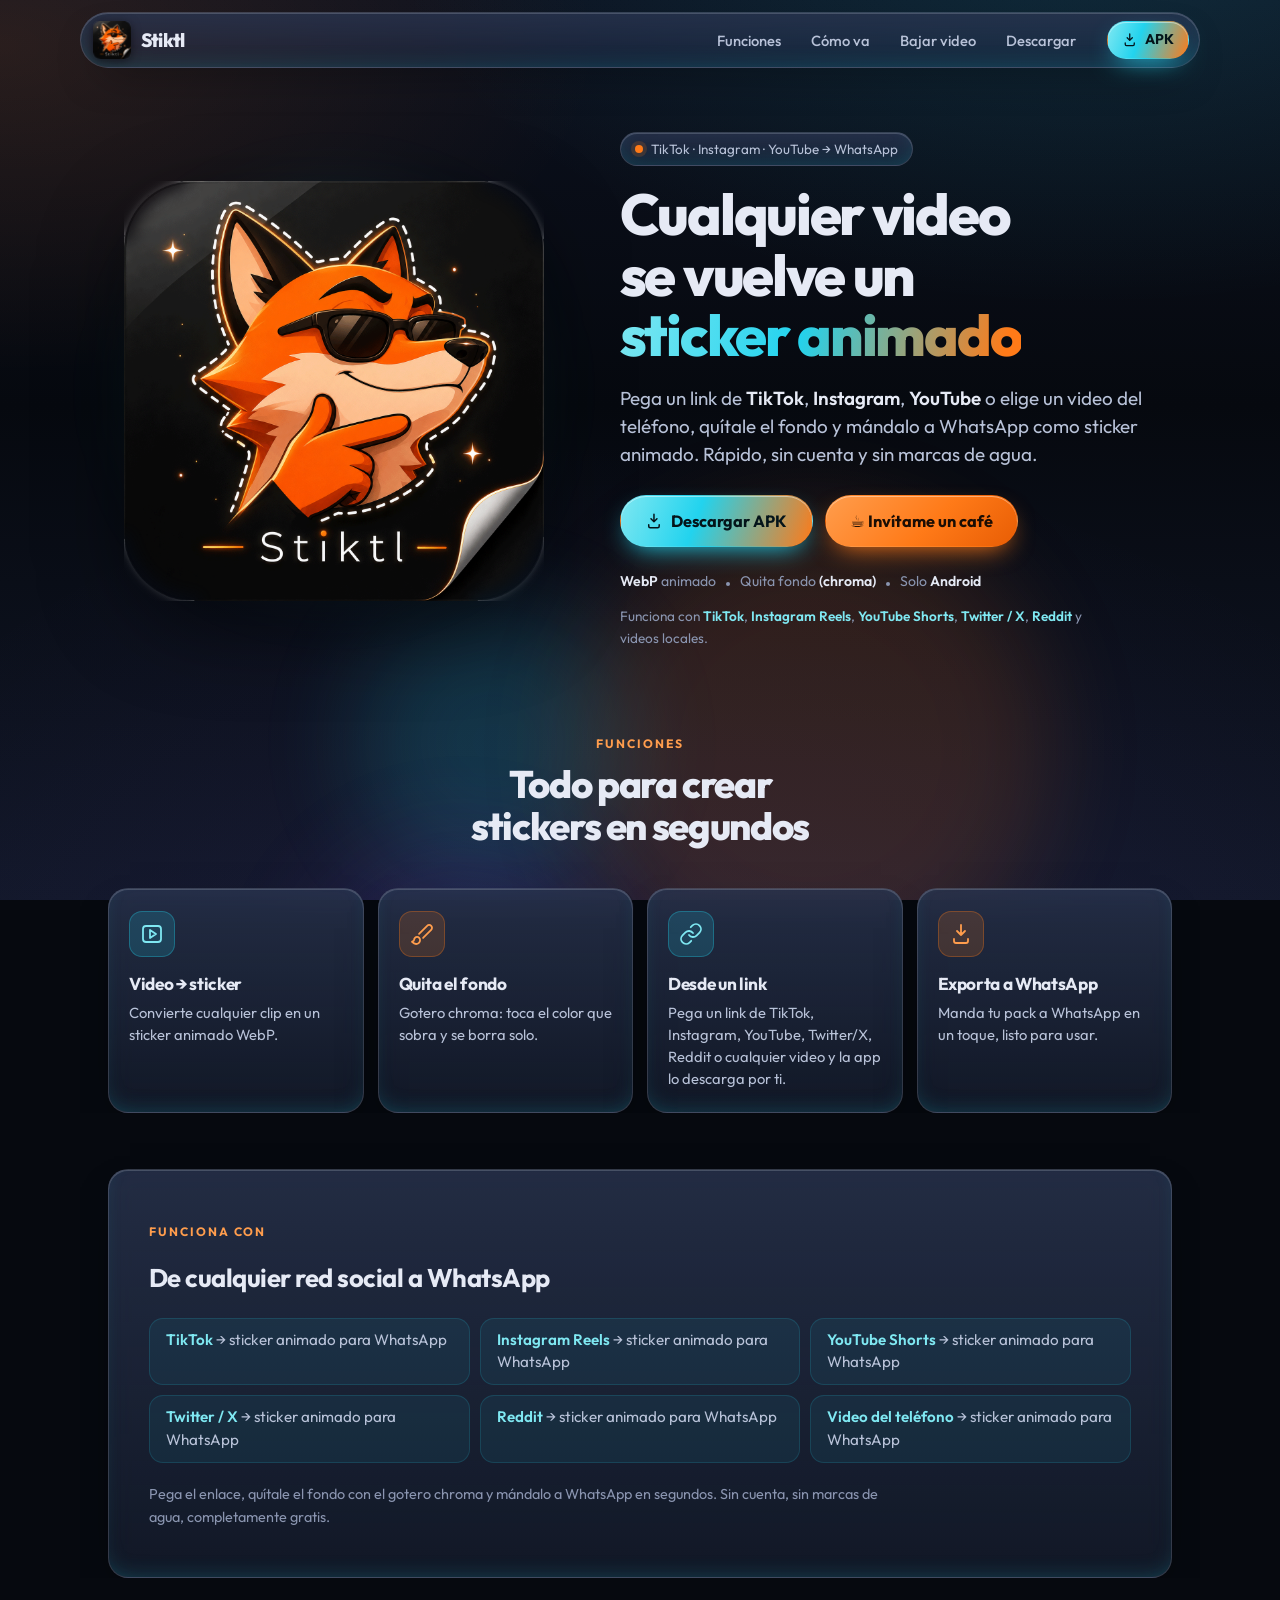
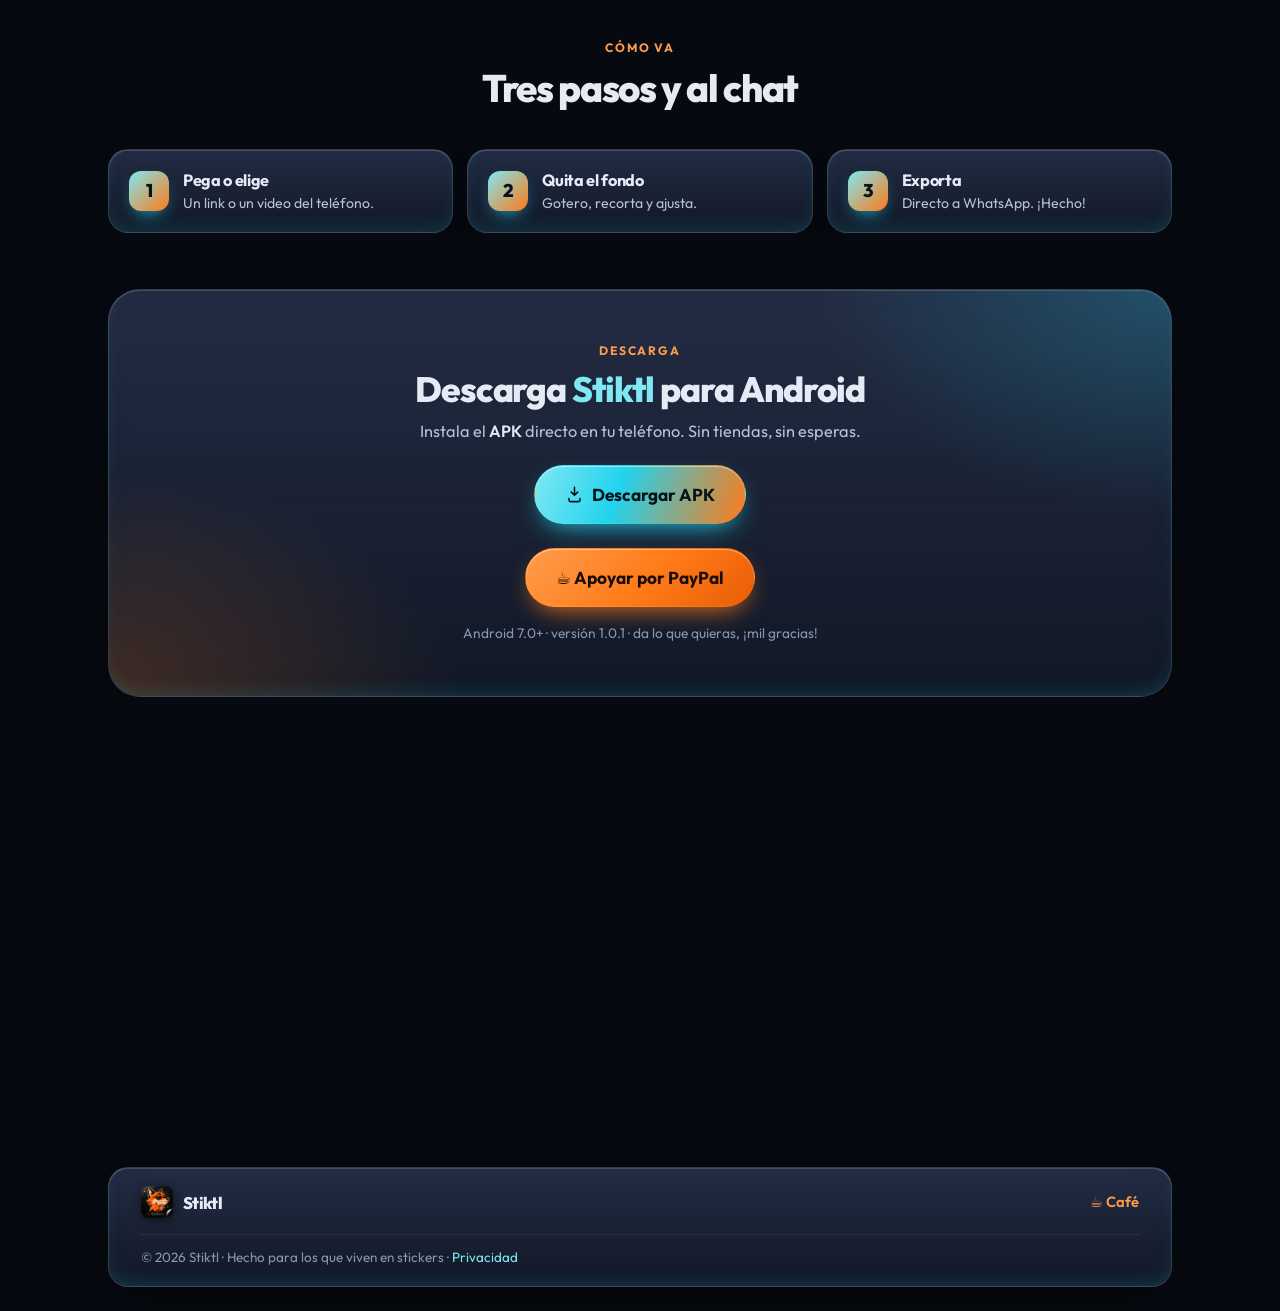
==== commit 5aadc1e7: "web: rediseño del descargador — mismo estilo glass + descarga real via blob" ====
--- a/public/index.html
+++ b/public/index.html
@@ -216,34 +216,46 @@
 
   <!-- ===================== DESCARGADOR WEB ===================== -->
   <section class="section section--tight" id="descargar-video">
-    <div class="downloader glass reveal">
-      <span class="eyebrow">Descargador</span>
-      <h2 class="downloader__title">Descarga el video y crea tu sticker</h2>
-      <p class="downloader__sub">Pega el link de TikTok, Instagram, YouTube u otra red social y descarga el video directo.</p>
-
-      <div class="dl-box">
-        <div class="dl-input-row">
-          <input id="dlUrl" type="url" placeholder="https://www.tiktok.com/…  ·  Instagram  ·  YouTube…"
+    <header class="section__head reveal">
+      <span class="eyebrow">Bajar video</span>
+      <h2 class="section__title">Descarga sin marca de agua</h2>
+    </header>
+
+    <div class="dl-card glass reveal">
+      <p class="dl-card__sub">Pega el link de TikTok, Instagram, YouTube, Twitter/X, Reddit…</p>
+
+      <div class="dl-row">
+        <div class="dl-input-wrap">
+          <svg class="dl-input-icon" viewBox="0 0 24 24" aria-hidden="true"><path d="M10 13a5 5 0 0 0 7.54.54l3-3a5 5 0 0 0-7.07-7.07l-1.72 1.71"/><path d="M14 11a5 5 0 0 0-7.54-.54l-3 3a5 5 0 0 0 7.07 7.07l1.71-1.71"/></svg>
+          <input id="dlUrl" type="url"
+            placeholder="https://www.tiktok.com/…"
             autocomplete="off" autocorrect="off" spellcheck="false" />
-          <button id="dlBtn" onclick="stiktlDownload()">
-            <svg viewBox="0 0 24 24"><path d="M12 3v10m0 0 4-4m-4 4-4-4M5 17v2a2 2 0 0 0 2 2h10a2 2 0 0 0 2-2v-2"/></svg>
-            Descargar
-          </button>
-        </div>
-        <div id="dlStatus" class="dl-status" aria-live="polite"></div>
-        <div id="dlResult" class="dl-result" style="display:none">
-          <img id="dlThumb" src="" alt="" />
-          <div class="dl-result__info">
-            <p id="dlTitle" class="dl-result__title"></p>
-            <a id="dlLink" href="#" download class="btn btn--primary btn--sm" target="_blank" rel="noopener">
-              <svg viewBox="0 0 24 24"><path d="M12 3v10m0 0 4-4m-4 4-4-4M5 17v2a2 2 0 0 0 2 2h10a2 2 0 0 0 2-2v-2"/></svg>
-              Guardar video
-            </a>
-          </div>
-        </div>
-      </div>
-
-      <p class="downloader__note">Sin cuenta · Sin marcas de agua · Solo para uso personal</p>
+        </div>
+        <button id="dlBtn" class="btn btn--primary btn--lg" onclick="stiktlDownload()">
+          <svg class="btn__icon" viewBox="0 0 24 24" aria-hidden="true"><path d="M12 3v10m0 0 4-4m-4 4-4-4M5 17v2a2 2 0 0 0 2 2h10a2 2 0 0 0 2-2v-2"/></svg>
+          Bajar
+        </button>
+      </div>
+
+      <div id="dlStatus" class="dl-status" aria-live="polite" style="display:none"></div>
+
+      <div id="dlResult" class="dl-result" style="display:none">
+        <div class="dl-result__meta">
+          <p id="dlTitle" class="dl-result__title"></p>
+          <div class="dl-result__progress" id="dlProgress" style="display:none">
+            <div class="dl-progress-bar"><div id="dlBar" class="dl-progress-fill"></div></div>
+            <span id="dlPct">0%</span>
+          </div>
+        </div>
+        <button id="dlSaveBtn" class="btn btn--primary btn--lg" onclick="stiktlSave()">
+          <svg class="btn__icon" viewBox="0 0 24 24" aria-hidden="true"><path d="M12 3v10m0 0 4-4m-4 4-4-4M5 17v2a2 2 0 0 0 2 2h10a2 2 0 0 0 2-2v-2"/></svg>
+          Guardar video
+        </button>
+      </div>
+
+      <ul class="dl-platforms">
+        <li>TikTok</li><li>Instagram</li><li>YouTube</li><li>Twitter / X</li><li>Reddit</li>
+      </ul>
     </div>
   </section>
 
--- a/public/styles.css
+++ b/public/styles.css
@@ -302,44 +302,41 @@
 }
 
 /* ===================== DESCARGADOR WEB ===================== */
-.downloader { text-align: center; padding: clamp(28px, 5vw, 48px); position: relative; }
-.downloader__title { font-size: clamp(1.5rem, 4vw, 2rem); font-weight: 800; margin: .4rem 0 .6rem; }
-.downloader__sub { font-size: .95rem; color: var(--text-dim); margin-bottom: 1.6rem; }
-.downloader__note { font-size: .75rem; color: var(--text-faint); margin-top: 1.2rem; }
-
-.dl-box { max-width: 680px; margin: 0 auto; }
-.dl-input-row { display: flex; gap: 10px; }
-.dl-input-row input {
-  flex: 1; padding: 13px 16px; border-radius: 14px; border: 1px solid var(--glass-border);
-  background: var(--glass-bg); color: var(--text); font-family: "Outfit", sans-serif;
-  font-size: .95rem; outline: none; transition: border-color .2s;
-}
-.dl-input-row input:focus { border-color: var(--cyan); }
-.dl-input-row input::placeholder { color: var(--text-faint); }
-.dl-input-row button {
-  display: flex; align-items: center; gap: 6px; padding: 13px 22px; border-radius: 14px;
-  background: var(--cyan); color: #06090F; border: none; cursor: pointer;
-  font-family: "Outfit", sans-serif; font-size: .95rem; font-weight: 700;
-  transition: transform .18s, opacity .18s;
-}
-.dl-input-row button:hover { transform: translateY(-2px); }
-.dl-input-row button:disabled { opacity: .5; cursor: not-allowed; transform: none; }
-.dl-input-row button svg { width: 18px; height: 18px; stroke: currentColor; fill: none; stroke-width: 2.2; stroke-linecap: round; stroke-linejoin: round; }
-
-.dl-status { margin-top: .8rem; font-size: .85rem; min-height: 1.2em; }
-.dl-status--ok { color: #4ade80; }
-.dl-status--error { color: #f87171; }
-.dl-status--warn { color: var(--orange-soft); }
-.dl-status--info { color: var(--cyan-soft); }
+.dl-card { padding: clamp(24px,5vw,44px); max-width: 720px; margin: 0 auto; }
+.dl-card__sub { font-size:.95rem; color:var(--text-dim); margin-bottom:1.4rem; text-align:center; }
+
+.dl-row { display:flex; gap:10px; }
+.dl-input-wrap { flex:1; position:relative; display:flex; align-items:center; }
+.dl-input-icon { position:absolute; left:14px; width:18px; height:18px; stroke:var(--text-faint); fill:none; stroke-width:2; stroke-linecap:round; stroke-linejoin:round; pointer-events:none; flex-shrink:0; }
+.dl-input-wrap input {
+  width:100%; padding:14px 14px 14px 42px; border-radius:16px;
+  border:1px solid var(--glass-border); background:var(--glass-bg-soft);
+  color:var(--text); font-family:"Outfit",system-ui,sans-serif; font-size:.95rem;
+  outline:none; transition:border-color .2s;
+}
+.dl-input-wrap input:focus { border-color:var(--cyan); }
+.dl-input-wrap input::placeholder { color:var(--text-faint); }
+
+.dl-status { font-size:.85rem; margin-top:.9rem; display:none; }
+.dl-status--ok    { color:#4ade80; }
+.dl-status--error { color:#f87171; }
+.dl-status--warn  { color:var(--orange-soft); }
+.dl-status--info  { color:var(--cyan-soft); }
 
 .dl-result {
-  display: flex; align-items: center; gap: 16px; margin-top: 1rem;
-  padding: 14px 16px; border-radius: 14px;
-  background: var(--glass-bg); border: 1px solid var(--glass-border); text-align: left;
-}
-#dlThumb { width: 80px; height: 60px; object-fit: cover; border-radius: 8px; flex-shrink: 0; }
-.dl-result__info { flex: 1; min-width: 0; }
-.dl-result__title { font-size: .85rem; color: var(--text-dim); margin-bottom: .6rem; white-space: nowrap; overflow: hidden; text-overflow: ellipsis; }
+  display:flex; align-items:center; justify-content:space-between; gap:16px;
+  margin-top:1.2rem; padding:16px 20px; border-radius:16px;
+  background:var(--glass-bg); border:1px solid var(--glass-border);
+}
+.dl-result__meta { flex:1; min-width:0; }
+.dl-result__title { font-size:.9rem; color:var(--text-dim); margin-bottom:.5rem; white-space:nowrap; overflow:hidden; text-overflow:ellipsis; }
+.dl-result__progress { display:flex; align-items:center; gap:10px; margin-top:.4rem; }
+.dl-progress-bar { flex:1; height:6px; border-radius:99px; background:var(--glass-border); overflow:hidden; }
+.dl-progress-fill { height:100%; width:0; background:var(--cyan); border-radius:99px; transition:width .2s; }
+#dlPct { font-size:.8rem; color:var(--cyan-soft); white-space:nowrap; }
+
+.dl-platforms { display:flex; gap:10px; flex-wrap:wrap; justify-content:center; margin-top:1.4rem; padding:0; list-style:none; }
+.dl-platforms li { font-size:.78rem; color:var(--text-faint); padding:4px 12px; border-radius:99px; background:var(--glass-bg-soft); border:1px solid var(--glass-border); }
 
 /* ===================== APK PICKER ===================== */
 .apk-picker {
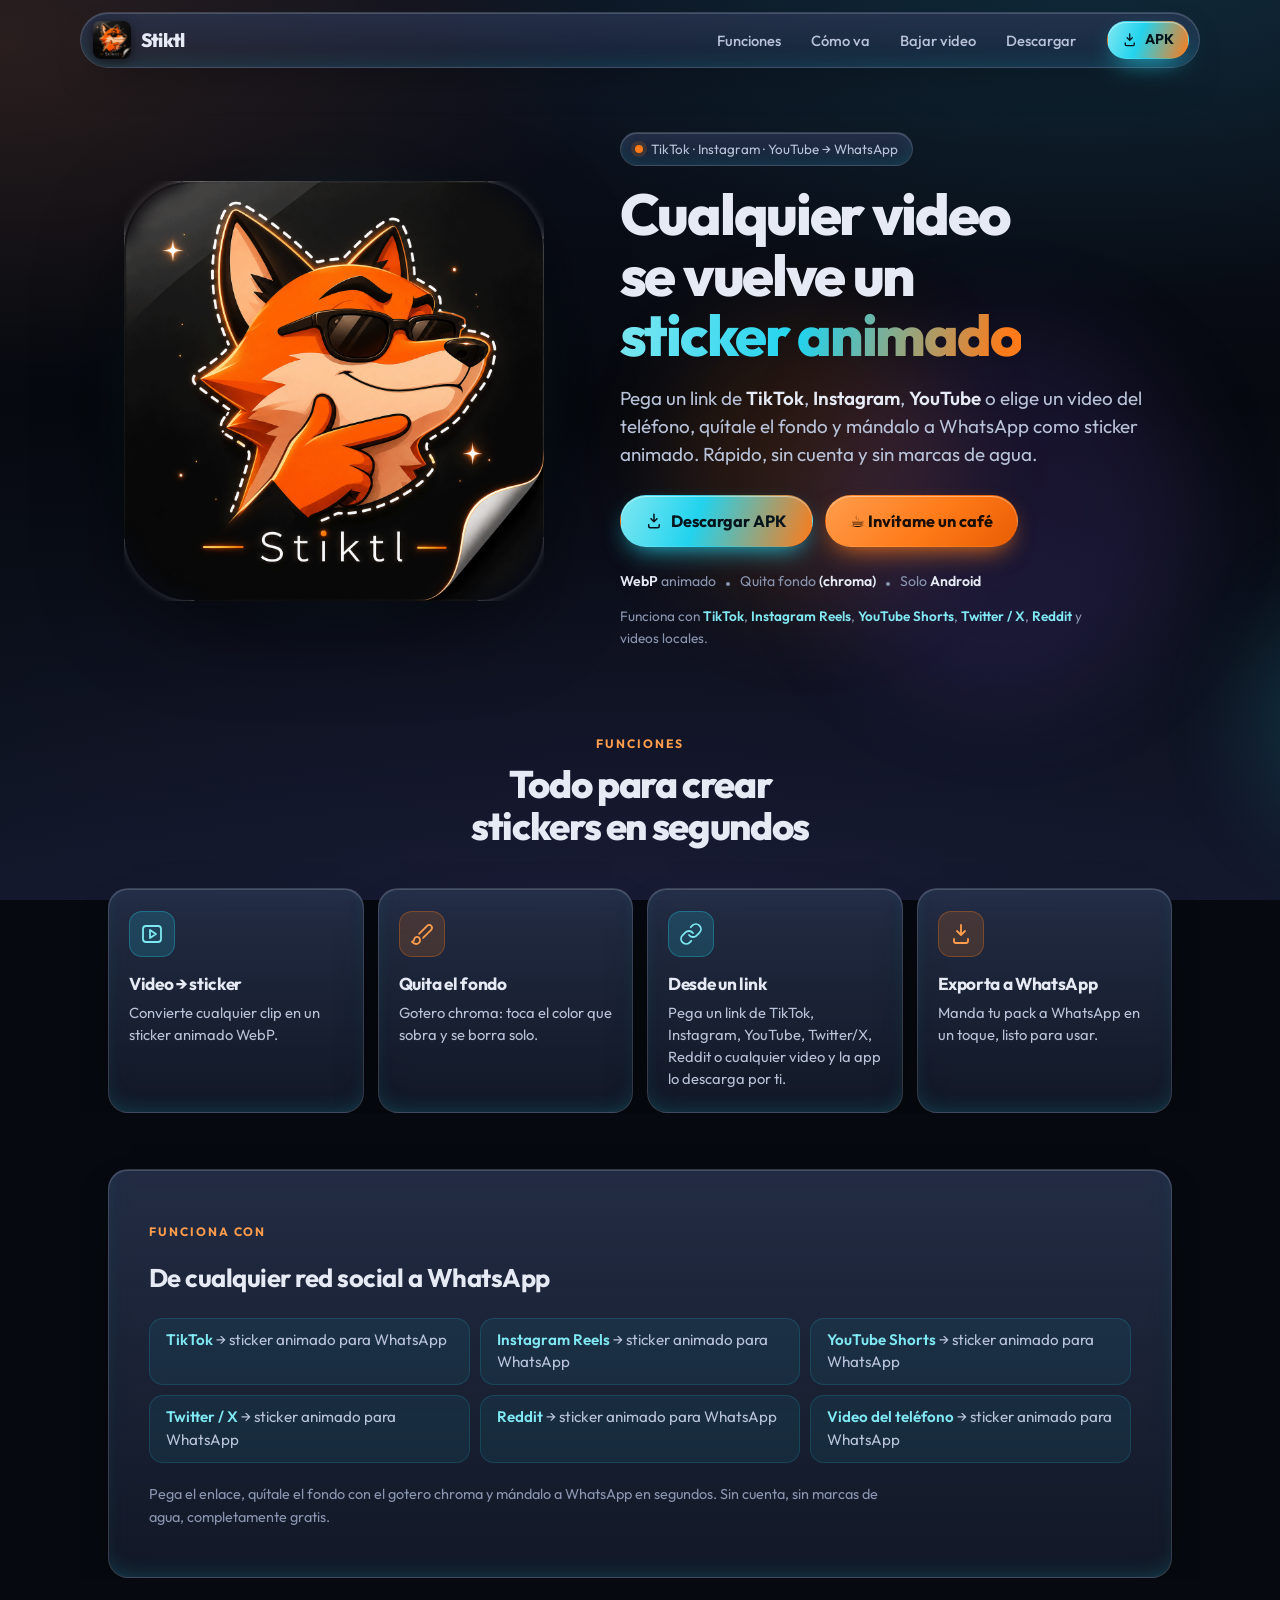
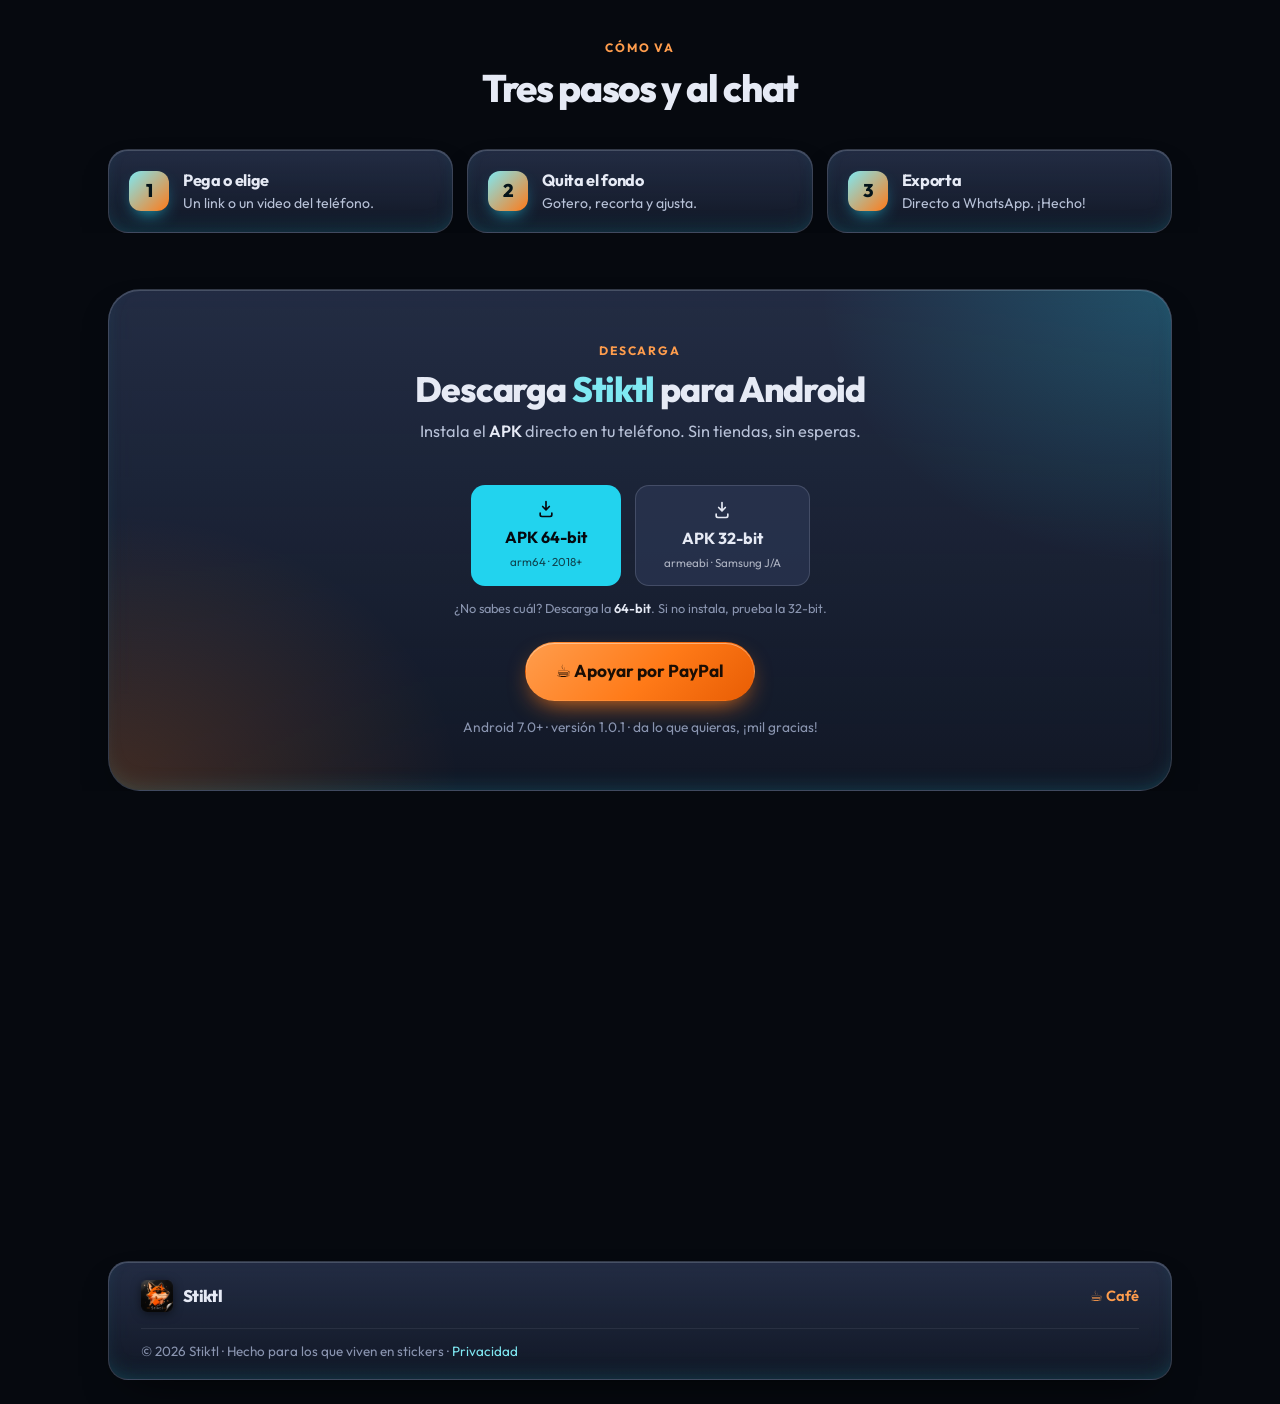
==== commit cb649851: "release: APK 64-bit (42MB) + 32-bit (52MB); restaurar selector en web" ====
--- a/public/index.html
+++ b/public/index.html
@@ -197,12 +197,19 @@
         <h2 class="download__title">Descarga <span>Stiktl</span> para Android</h2>
         <p class="download__text">Instala el <strong>APK</strong> directo en tu teléfono. Sin tiendas, sin esperas.</p>
 
-        <div class="download__actions">
-          <a class="btn btn--primary btn--xl" href="/download">
+        <div class="apk-picker">
+          <a class="apk-btn apk-btn--primary" href="/download-64">
             <svg class="btn__icon" viewBox="0 0 24 24" aria-hidden="true"><path d="M12 3v10m0 0 4-4m-4 4-4-4M5 17v2a2 2 0 0 0 2 2h10a2 2 0 0 0 2-2v-2"/></svg>
-            Descargar APK
-          </a>
-        </div>
+            <span class="apk-btn__label">APK 64-bit</span>
+            <span class="apk-btn__sub">arm64 · 2018+</span>
+          </a>
+          <a class="apk-btn apk-btn--secondary" href="/download-32">
+            <svg class="btn__icon" viewBox="0 0 24 24" aria-hidden="true"><path d="M12 3v10m0 0 4-4m-4 4-4-4M5 17v2a2 2 0 0 0 2 2h10a2 2 0 0 0 2-2v-2"/></svg>
+            <span class="apk-btn__label">APK 32-bit</span>
+            <span class="apk-btn__sub">armeabi · Samsung J/A</span>
+          </a>
+        </div>
+        <p class="apk-hint">¿No sabes cuál? Descarga la <strong>64-bit</strong>. Si no instala, prueba la 32-bit.</p>
 
         <div class="download__actions" style="margin-top:1.5rem;">
           <a class="btn btn--coffee btn--xl" href="https://www.paypal.com/paypalme/arturiousms" target="_blank" rel="noopener">
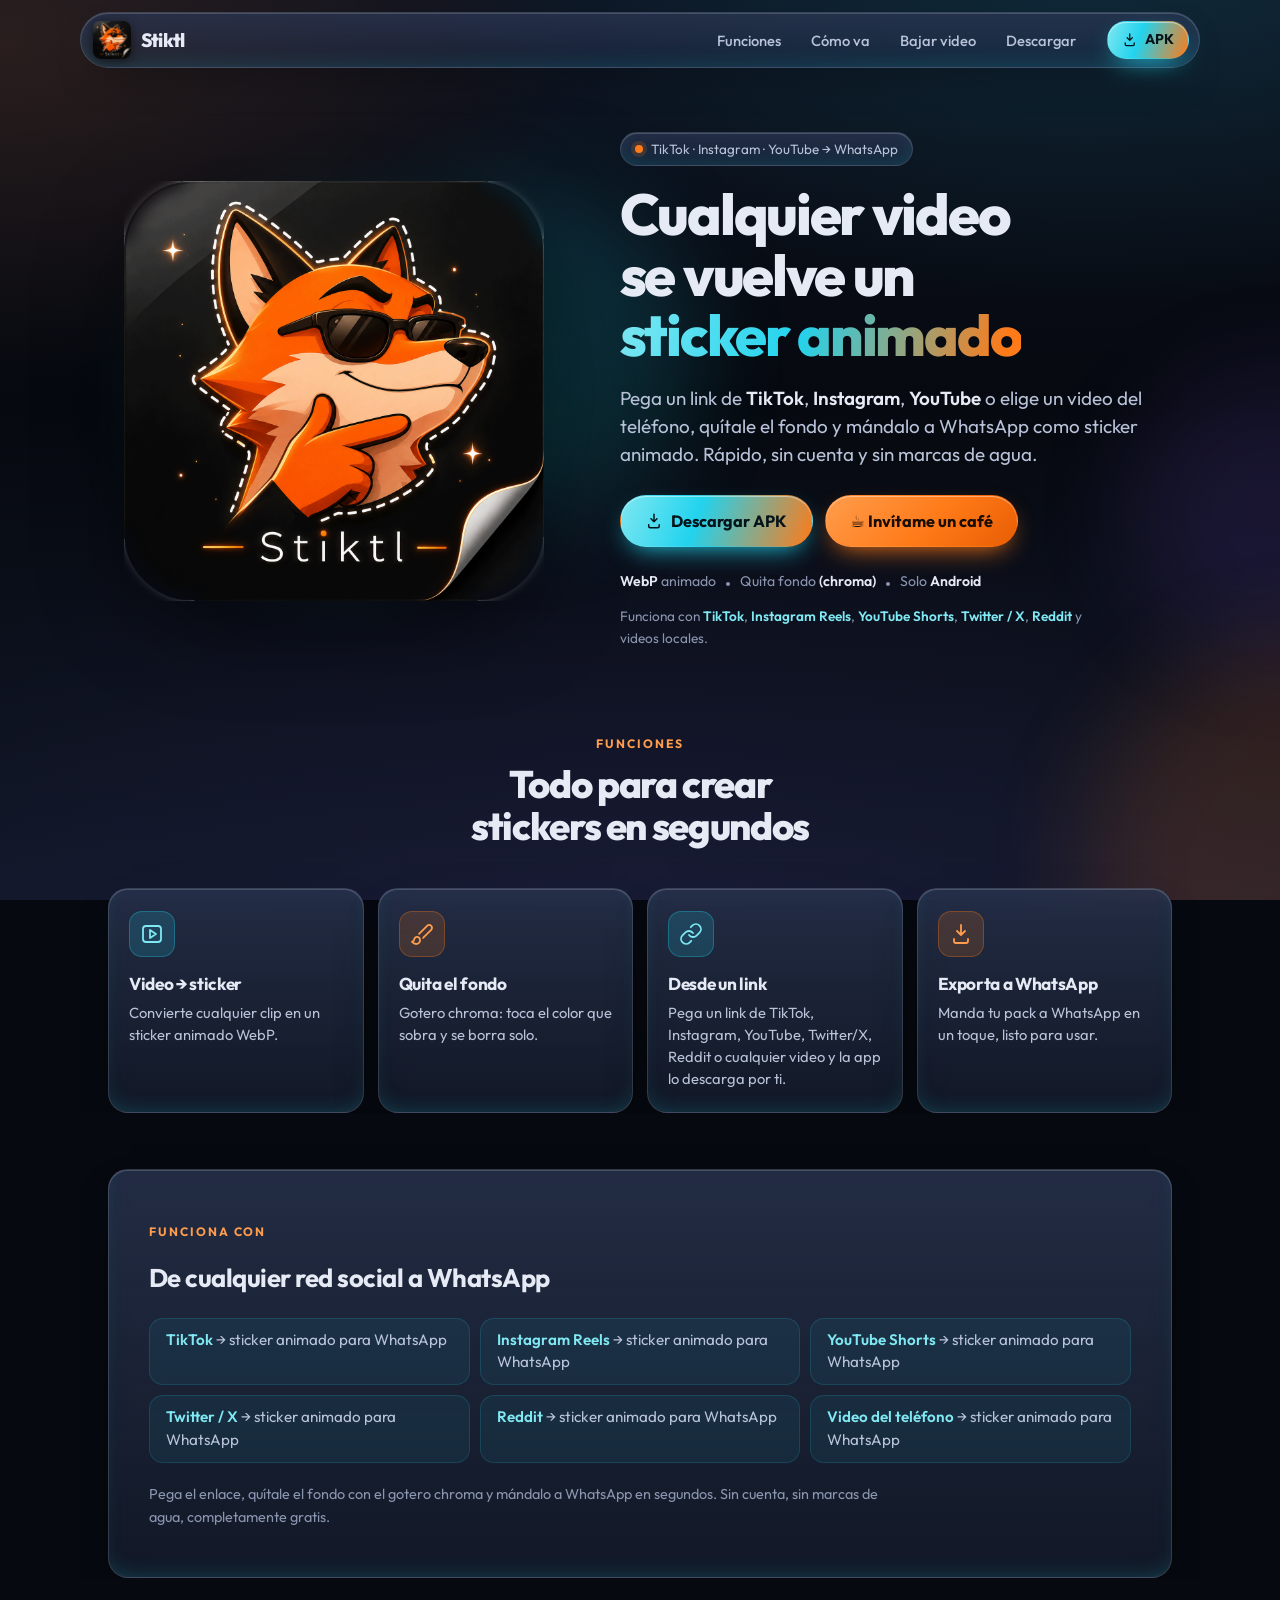
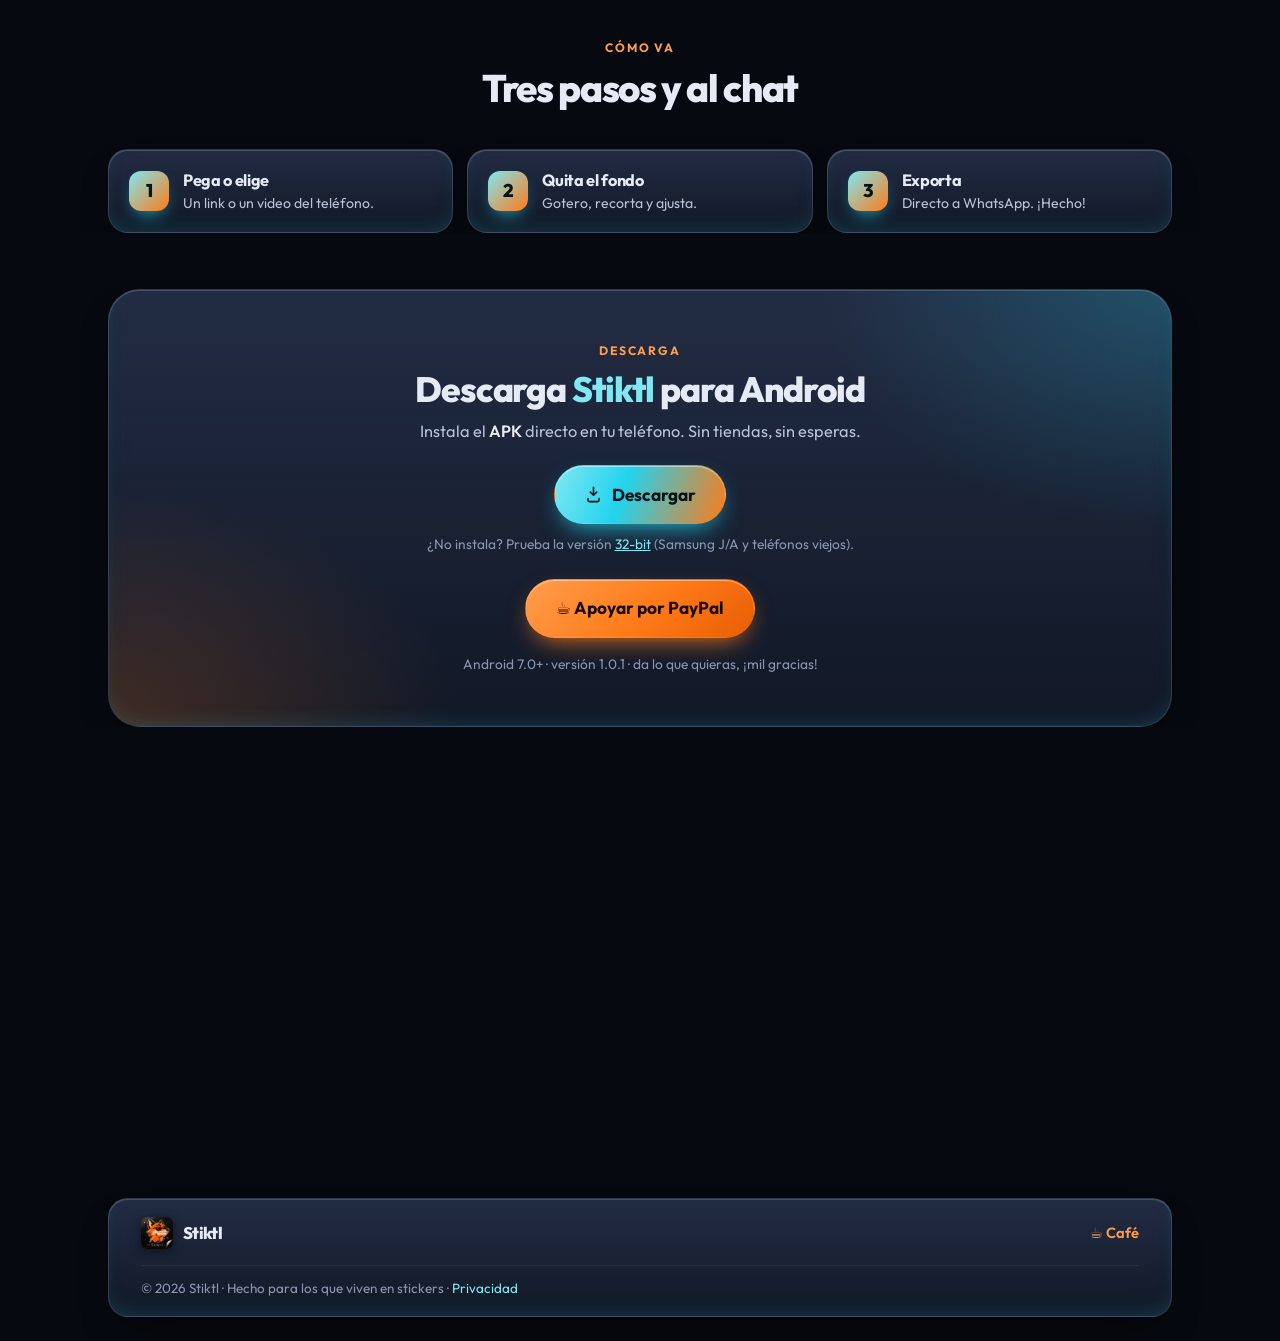
==== commit 22a32462: "fix: descargador TikTok via tikwm, YT/otros abre cobalt; APK btn limpio" ====
--- a/public/index.html
+++ b/public/index.html
@@ -197,19 +197,17 @@
         <h2 class="download__title">Descarga <span>Stiktl</span> para Android</h2>
         <p class="download__text">Instala el <strong>APK</strong> directo en tu teléfono. Sin tiendas, sin esperas.</p>
 
-        <div class="apk-picker">
-          <a class="apk-btn apk-btn--primary" href="/download-64">
+        <div class="download__actions">
+          <a class="btn btn--primary btn--xl" href="/download-64">
             <svg class="btn__icon" viewBox="0 0 24 24" aria-hidden="true"><path d="M12 3v10m0 0 4-4m-4 4-4-4M5 17v2a2 2 0 0 0 2 2h10a2 2 0 0 0 2-2v-2"/></svg>
-            <span class="apk-btn__label">APK 64-bit</span>
-            <span class="apk-btn__sub">arm64 · 2018+</span>
-          </a>
-          <a class="apk-btn apk-btn--secondary" href="/download-32">
-            <svg class="btn__icon" viewBox="0 0 24 24" aria-hidden="true"><path d="M12 3v10m0 0 4-4m-4 4-4-4M5 17v2a2 2 0 0 0 2 2h10a2 2 0 0 0 2-2v-2"/></svg>
-            <span class="apk-btn__label">APK 32-bit</span>
-            <span class="apk-btn__sub">armeabi · Samsung J/A</span>
-          </a>
-        </div>
-        <p class="apk-hint">¿No sabes cuál? Descarga la <strong>64-bit</strong>. Si no instala, prueba la 32-bit.</p>
+            Descargar
+          </a>
+        </div>
+        <p class="download__note" style="margin-top:.6rem;">
+          ¿No instala? Prueba la versión
+          <a href="/download-32" style="color:var(--cyan-soft);text-decoration:underline;">32-bit</a>
+          (Samsung J/A y teléfonos viejos).
+        </p>
 
         <div class="download__actions" style="margin-top:1.5rem;">
           <a class="btn btn--coffee btn--xl" href="https://www.paypal.com/paypalme/arturiousms" target="_blank" rel="noopener">
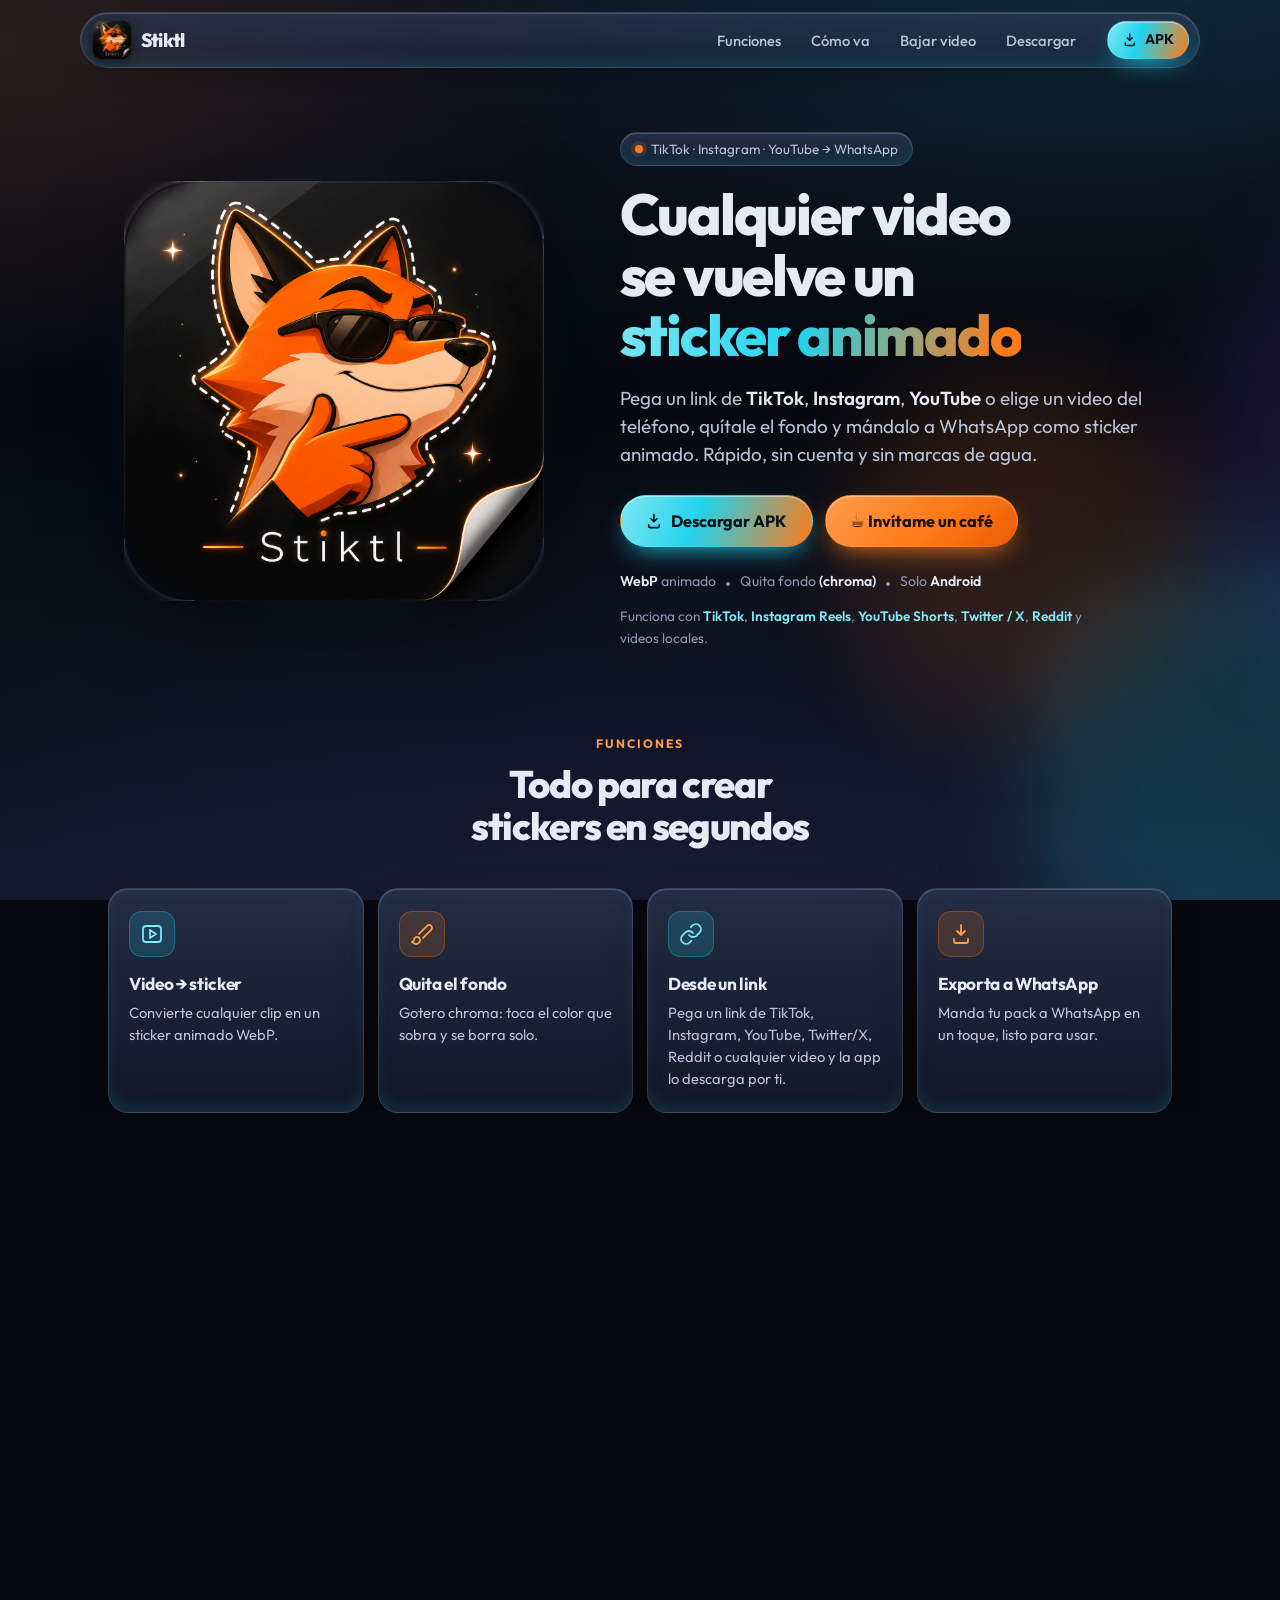
==== commit 1b0a2b7e: "fix: SVG fill explícito en botones (manchas negras) + dlProgress ID correcto" ====
--- a/public/index.html
+++ b/public/index.html
@@ -70,7 +70,7 @@
         <li><a href="#descargar">Descargar</a></li>
       </ul>
       <a class="btn btn--primary btn--sm" href="#descargar">
-        <svg class="btn__icon" viewBox="0 0 24 24" aria-hidden="true"><path d="M12 3v10m0 0 4-4m-4 4-4-4M5 17v2a2 2 0 0 0 2 2h10a2 2 0 0 0 2-2v-2"/></svg>
+        <svg class="btn__icon" viewBox="0 0 24 24" fill="none" stroke="currentColor" stroke-width="2" stroke-linecap="round" stroke-linejoin="round" aria-hidden="true"><path d="M12 3v10m0 0 4-4m-4 4-4-4M5 17v2a2 2 0 0 0 2 2h10a2 2 0 0 0 2-2v-2"/></svg>
         APK
       </a>
     </nav>
@@ -101,7 +101,7 @@
         </p>
         <div class="hero__actions">
           <a class="btn btn--primary btn--lg" href="#descargar">
-            <svg class="btn__icon" viewBox="0 0 24 24" aria-hidden="true"><path d="M12 3v10m0 0 4-4m-4 4-4-4M5 17v2a2 2 0 0 0 2 2h10a2 2 0 0 0 2-2v-2"/></svg>
+            <svg class="btn__icon" viewBox="0 0 24 24" fill="none" stroke="currentColor" stroke-width="2" stroke-linecap="round" stroke-linejoin="round" aria-hidden="true"><path d="M12 3v10m0 0 4-4m-4 4-4-4M5 17v2a2 2 0 0 0 2 2h10a2 2 0 0 0 2-2v-2"/></svg>
             Descargar APK
           </a>
           <a class="btn btn--coffee btn--lg" href="https://www.paypal.com/paypalme/arturiousms" target="_blank" rel="noopener">
@@ -199,7 +199,7 @@
 
         <div class="download__actions">
           <a class="btn btn--primary btn--xl" href="/download-64">
-            <svg class="btn__icon" viewBox="0 0 24 24" aria-hidden="true"><path d="M12 3v10m0 0 4-4m-4 4-4-4M5 17v2a2 2 0 0 0 2 2h10a2 2 0 0 0 2-2v-2"/></svg>
+            <svg class="btn__icon" viewBox="0 0 24 24" fill="none" stroke="currentColor" stroke-width="2" stroke-linecap="round" stroke-linejoin="round" aria-hidden="true"><path d="M12 3v10m0 0 4-4m-4 4-4-4M5 17v2a2 2 0 0 0 2 2h10a2 2 0 0 0 2-2v-2"/></svg>
             Descargar
           </a>
         </div>
@@ -237,7 +237,7 @@
             autocomplete="off" autocorrect="off" spellcheck="false" />
         </div>
         <button id="dlBtn" class="btn btn--primary btn--lg" onclick="stiktlDownload()">
-          <svg class="btn__icon" viewBox="0 0 24 24" aria-hidden="true"><path d="M12 3v10m0 0 4-4m-4 4-4-4M5 17v2a2 2 0 0 0 2 2h10a2 2 0 0 0 2-2v-2"/></svg>
+          <svg class="btn__icon" viewBox="0 0 24 24" fill="none" stroke="currentColor" stroke-width="2" stroke-linecap="round" stroke-linejoin="round" aria-hidden="true"><path d="M12 3v10m0 0 4-4m-4 4-4-4M5 17v2a2 2 0 0 0 2 2h10a2 2 0 0 0 2-2v-2"/></svg>
           Bajar
         </button>
       </div>
@@ -253,7 +253,7 @@
           </div>
         </div>
         <button id="dlSaveBtn" class="btn btn--primary btn--lg" onclick="stiktlSave()">
-          <svg class="btn__icon" viewBox="0 0 24 24" aria-hidden="true"><path d="M12 3v10m0 0 4-4m-4 4-4-4M5 17v2a2 2 0 0 0 2 2h10a2 2 0 0 0 2-2v-2"/></svg>
+          <svg class="btn__icon" viewBox="0 0 24 24" fill="none" stroke="currentColor" stroke-width="2" stroke-linecap="round" stroke-linejoin="round" aria-hidden="true"><path d="M12 3v10m0 0 4-4m-4 4-4-4M5 17v2a2 2 0 0 0 2 2h10a2 2 0 0 0 2-2v-2"/></svg>
           Guardar video
         </button>
       </div>
--- a/public/styles.css
+++ b/public/styles.css
@@ -109,7 +109,7 @@
   cursor: pointer; border: 1px solid transparent; white-space: nowrap;
   transition: transform .2s var(--ease), box-shadow .25s var(--ease), background .2s, border-color .2s;
 }
-.btn__icon { width: 1.1em; height: 1.1em; fill: none; stroke: currentColor; stroke-width: 2; stroke-linecap: round; stroke-linejoin: round; }
+.btn__icon { width: 1.1em; height: 1.1em; fill: none; stroke: currentColor; stroke-width: 2.2; stroke-linecap: round; stroke-linejoin: round; flex-shrink: 0; }
 .btn--sm { font-size: 0.88rem; --pad-y: 0.5em; --pad-x: 1em; }
 .btn--lg { font-size: 1.02rem; --pad-y: 0.8em; --pad-x: 1.5em; }
 .btn--xl { font-size: 1.08rem; --pad-y: 0.9em; --pad-x: 1.7em; }
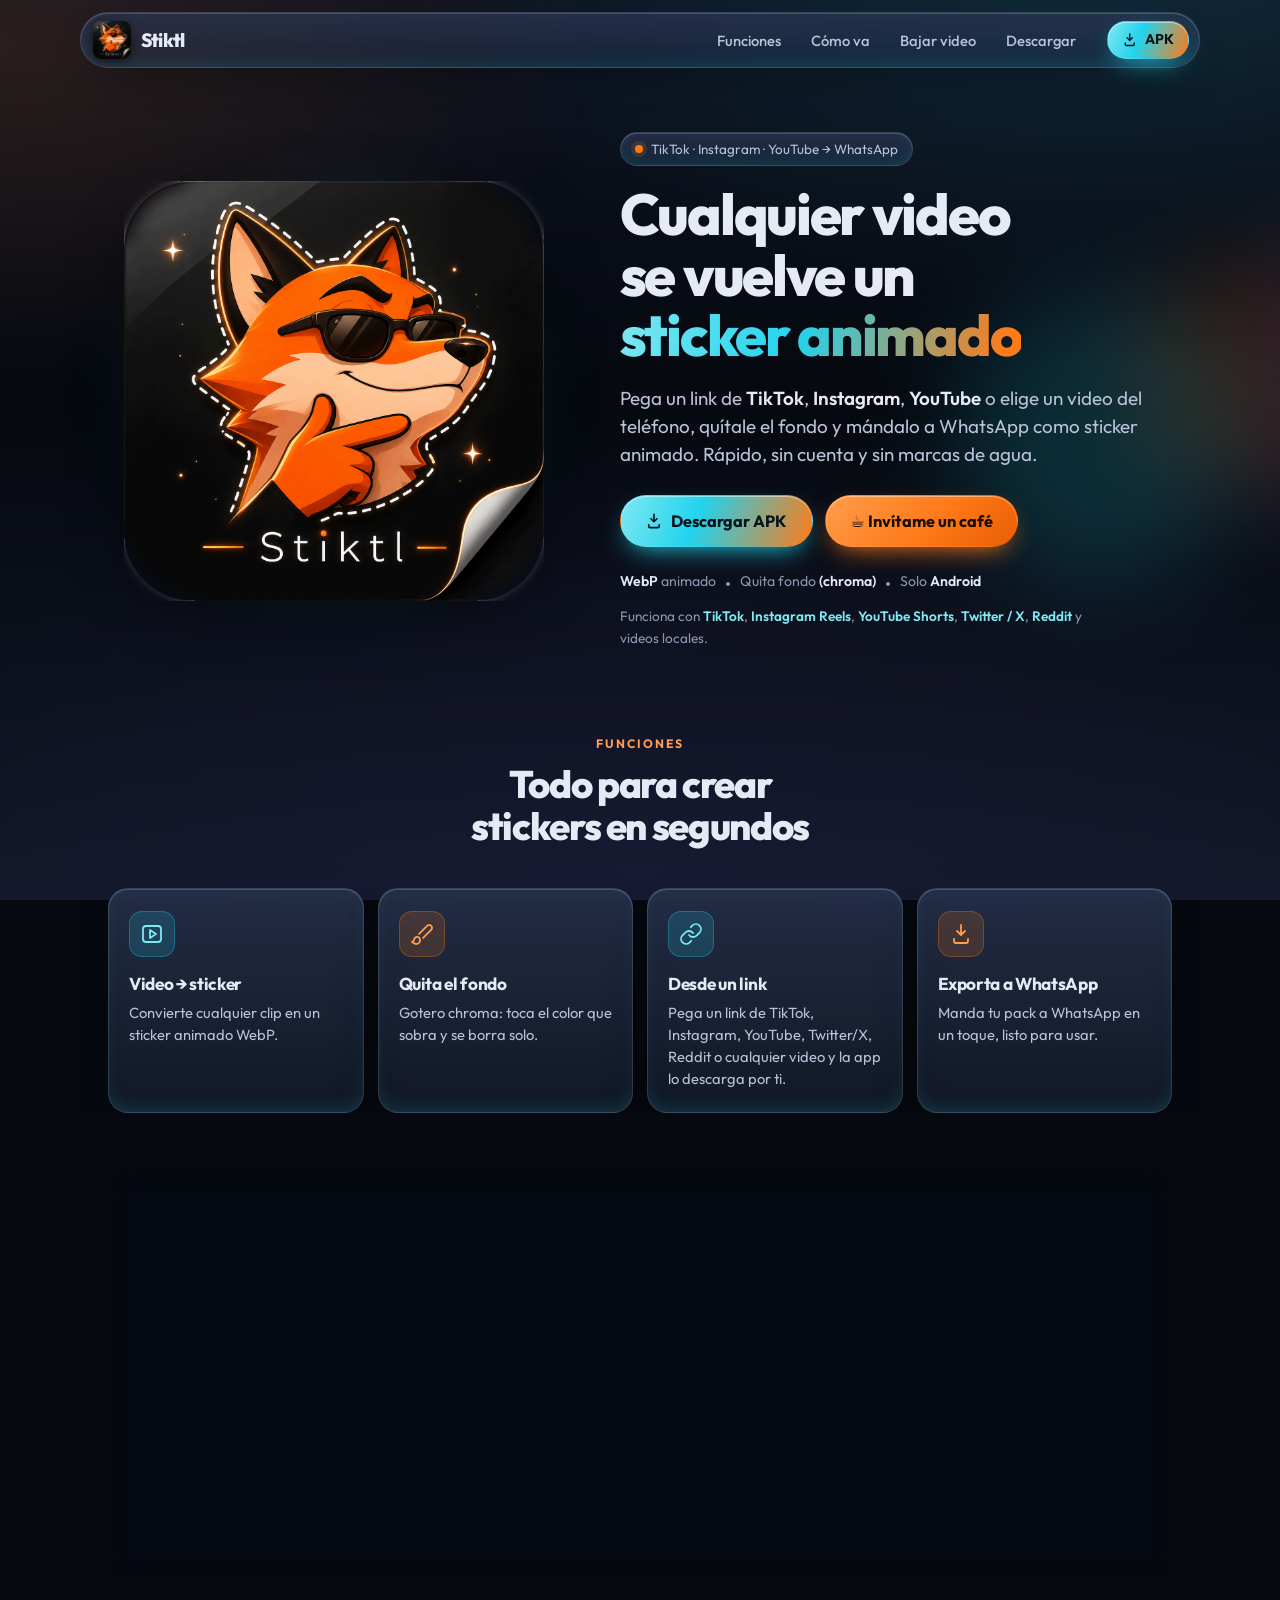
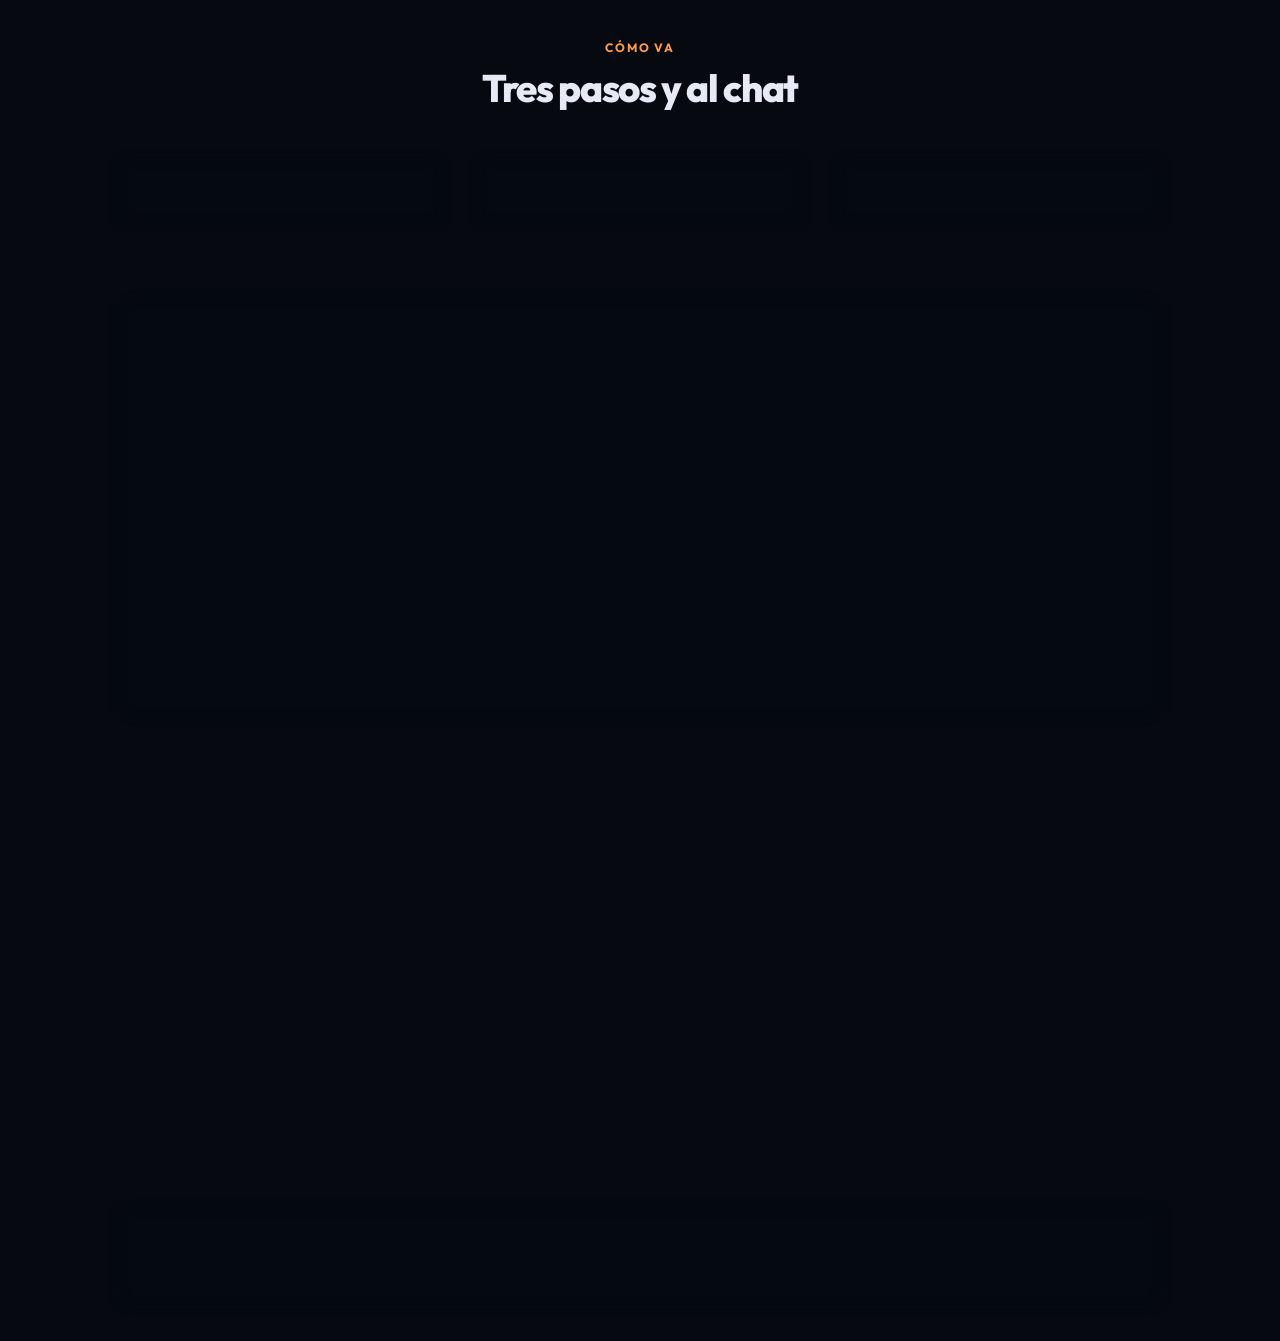
==== commit 43a25673: "fix: quitar will-change de blobs y hero (causa manchas negras GPU) + cache bust v4" ====
--- a/public/index.html
+++ b/public/index.html
@@ -46,7 +46,7 @@
   <link rel="preconnect" href="https://fonts.gstatic.com" crossorigin />
   <link href="https://fonts.googleapis.com/css2?family=Outfit:wght@400;500;600;700;800&display=swap" rel="stylesheet" />
 
-  <link rel="stylesheet" href="styles.css" />
+  <link rel="stylesheet" href="styles.css?v=4" />
   <script>document.documentElement.classList.add("js-anim");</script>
 </head>
 <body>
@@ -276,6 +276,6 @@
     </div>
   </footer>
 
-  <script src="script.js"></script>
+  <script src="script.js?v=4"></script>
 </body>
 </html>
--- a/public/styles.css
+++ b/public/styles.css
@@ -79,7 +79,7 @@
   filter: blur(50px);
   opacity: 0.34;
   animation: float-blob var(--dur, 24s) var(--ease) infinite alternate;
-  will-change: transform;
+  /* will-change: transform removido — causa blobs negros en Chrome/GPU compositing */
 }
 @keyframes float-blob {
   0%   { transform: translate(0, 0) scale(1); }
@@ -182,11 +182,9 @@
 .hero__icon img {
   position: relative; z-index: 1;
   width: min(420px, 70vw); aspect-ratio: 1;
-  /* El PNG trae su borde ya suavizado (alfa feathered). Solo una
-     sombra suave que sigue la silueta real — sin contorno duro. */
-  filter: drop-shadow(0 26px 40px rgba(0, 0, 0, 0.5));
+  filter: drop-shadow(0 16px 28px rgba(0, 0, 0, 0.35));
   animation: icon-float 7s var(--ease) infinite alternate;
-  will-change: transform;
+  /* will-change: transform removido — causa artefactos negros con drop-shadow en GPU */
 }
 .hero__icon-glow {
   position: absolute; z-index: 0; width: 78%; aspect-ratio: 1; border-radius: 50%;
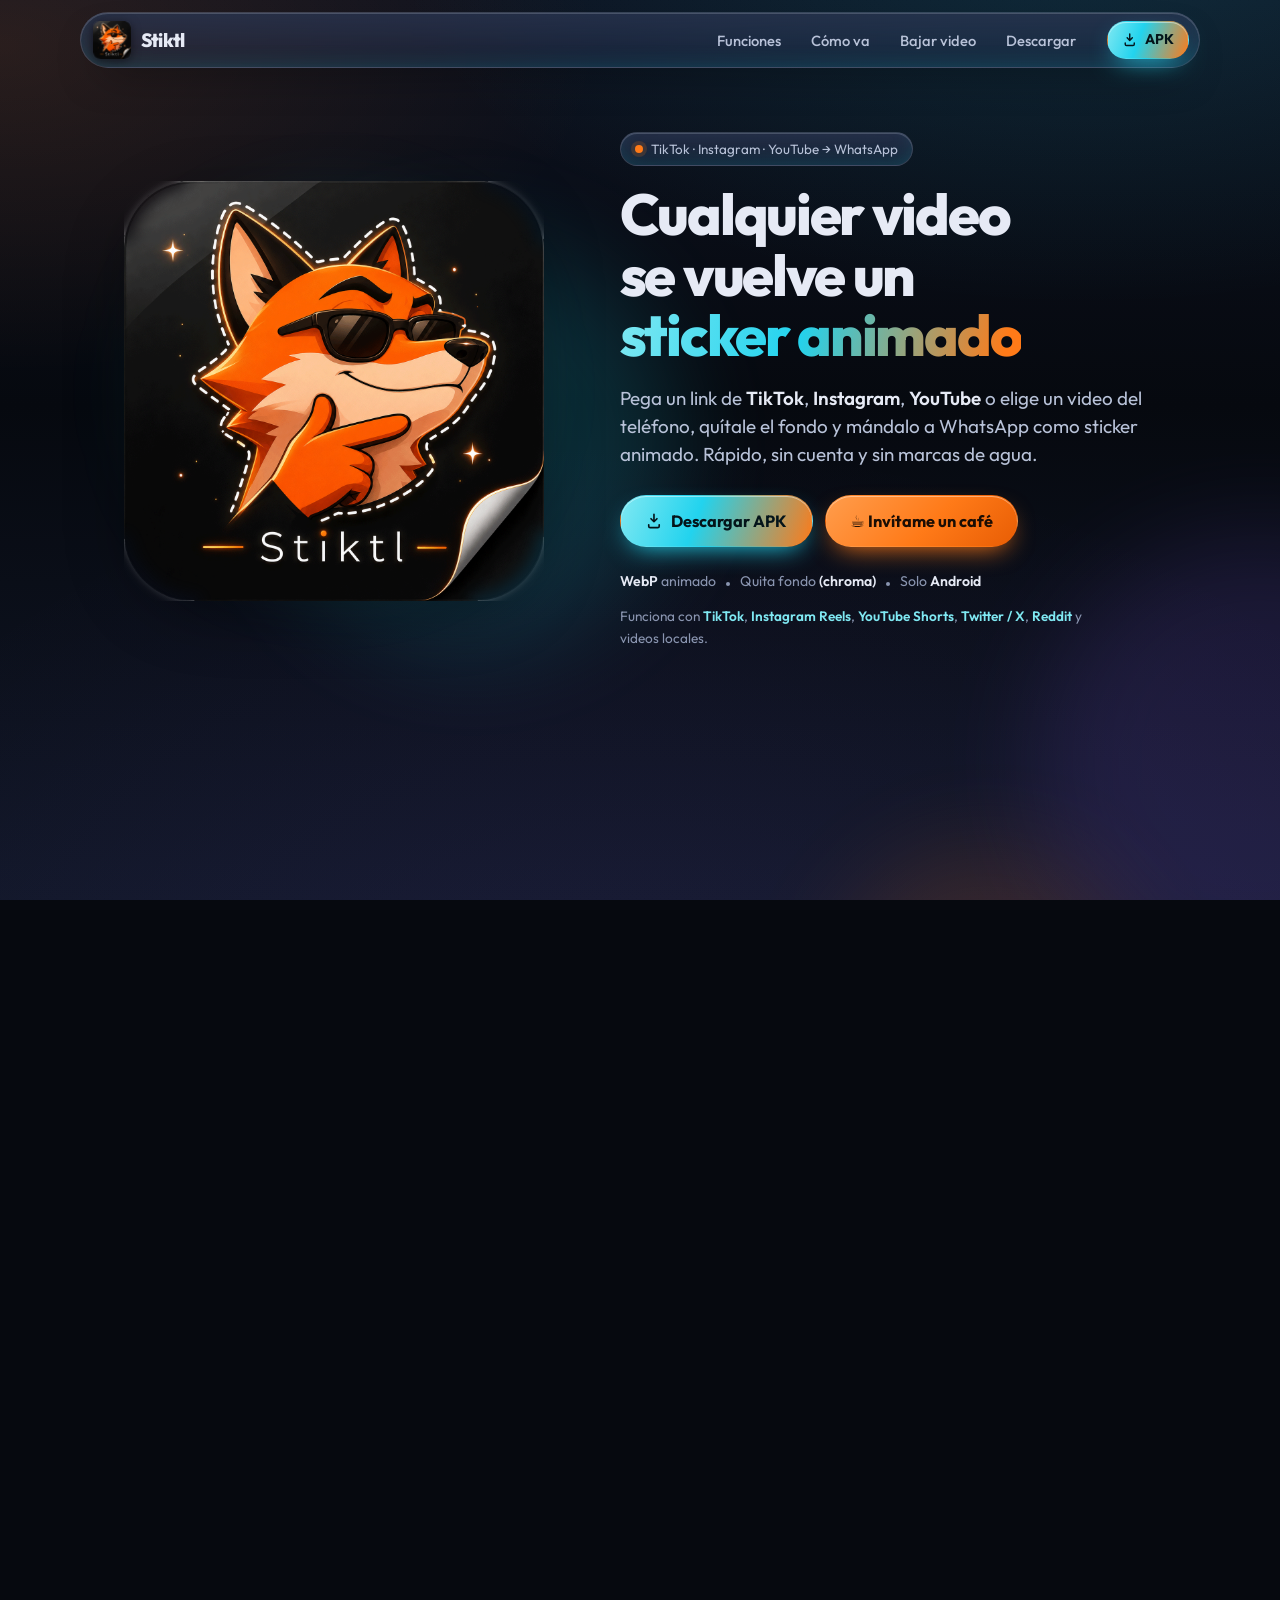
==== commit e1a640b6: "web: aclarar que APK 32-bit es solo para telefono 32-bit, no para 64-bit" ====
--- a/public/index.html
+++ b/public/index.html
@@ -204,9 +204,8 @@
           </a>
         </div>
         <p class="download__note" style="margin-top:.6rem;">
-          ¿No instala? Prueba la versión
-          <a href="/download-32" style="color:var(--cyan-soft);text-decoration:underline;">32-bit</a>
-          (Samsung J/A y teléfonos viejos).
+          Para la mayoría de teléfonos (2017 en adelante). ¿Tienes un Samsung J2/J3/A01 muy viejo o dice "no compatible"? Prueba la versión
+          <a href="/download-32" style="color:var(--cyan-soft);text-decoration:underline;">32-bit</a> — solo para teléfonos 32-bit.
         </p>
 
         <div class="download__actions" style="margin-top:1.5rem;">
